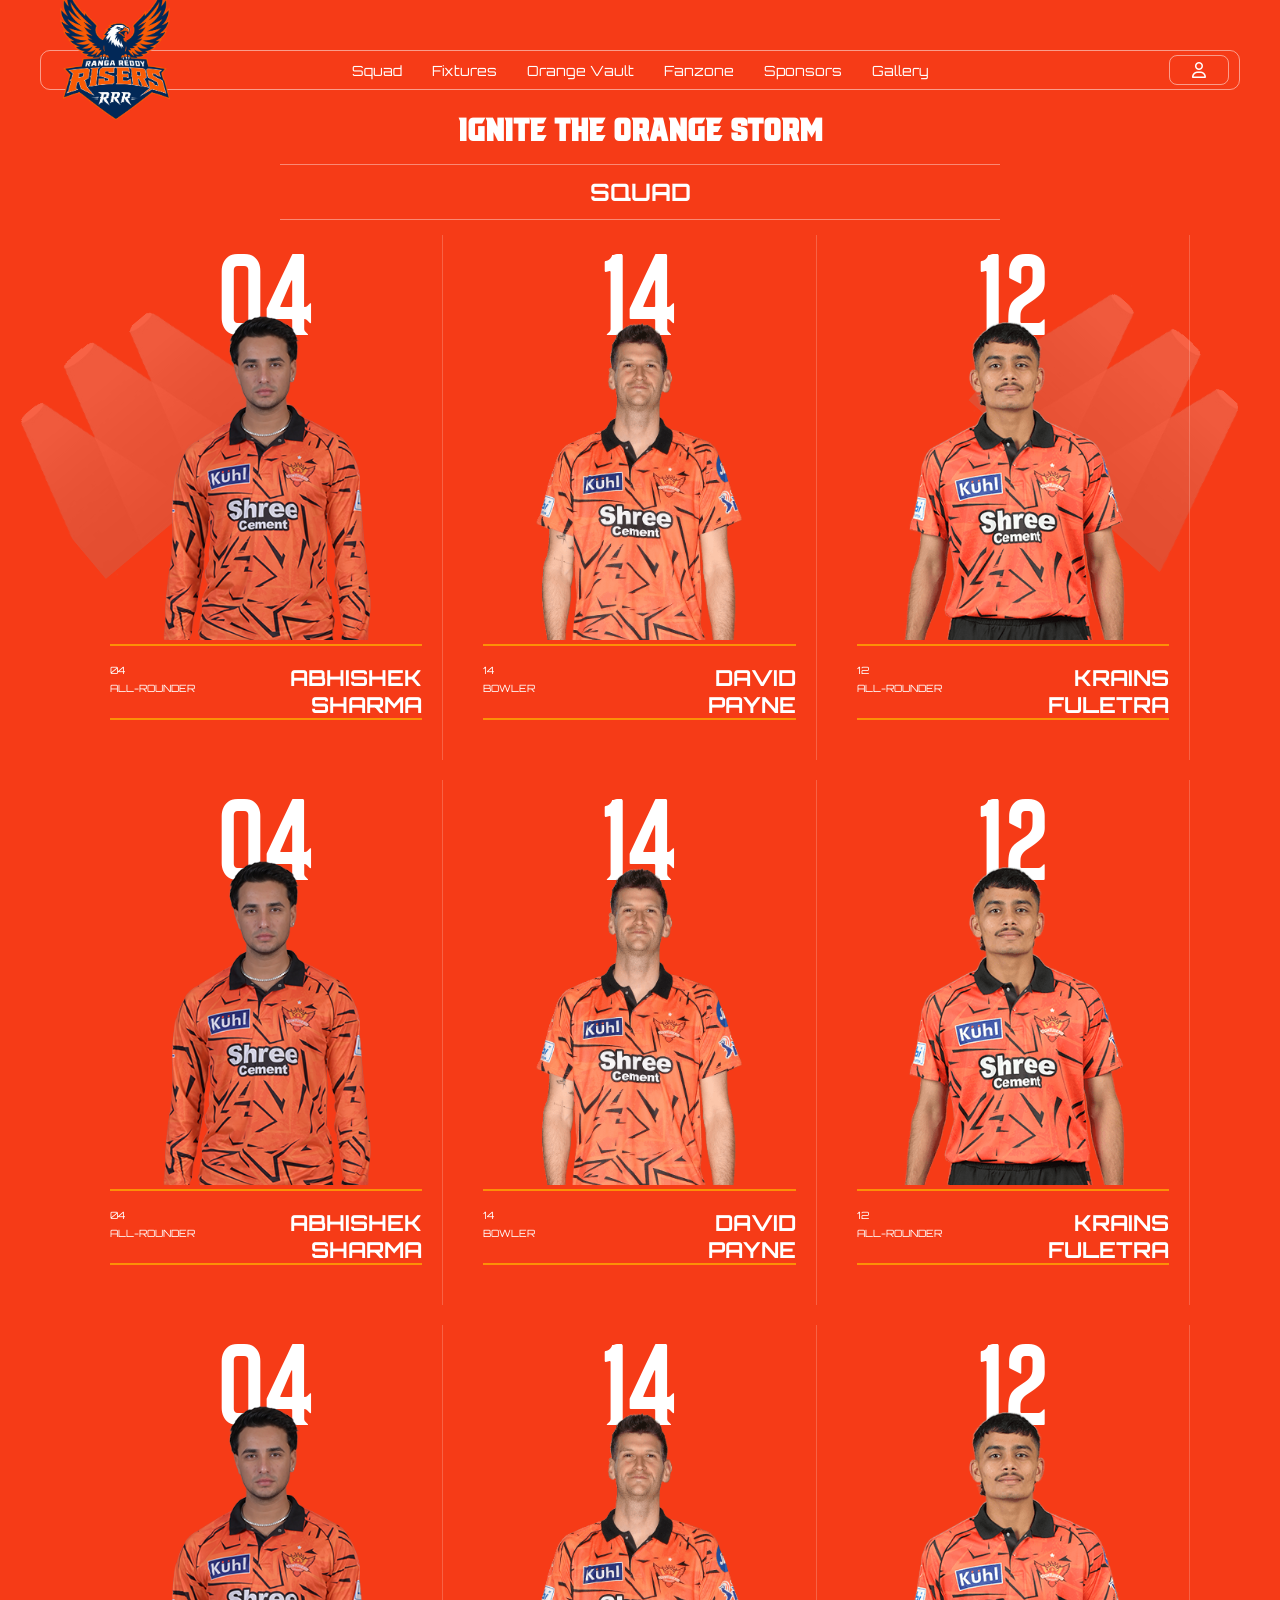
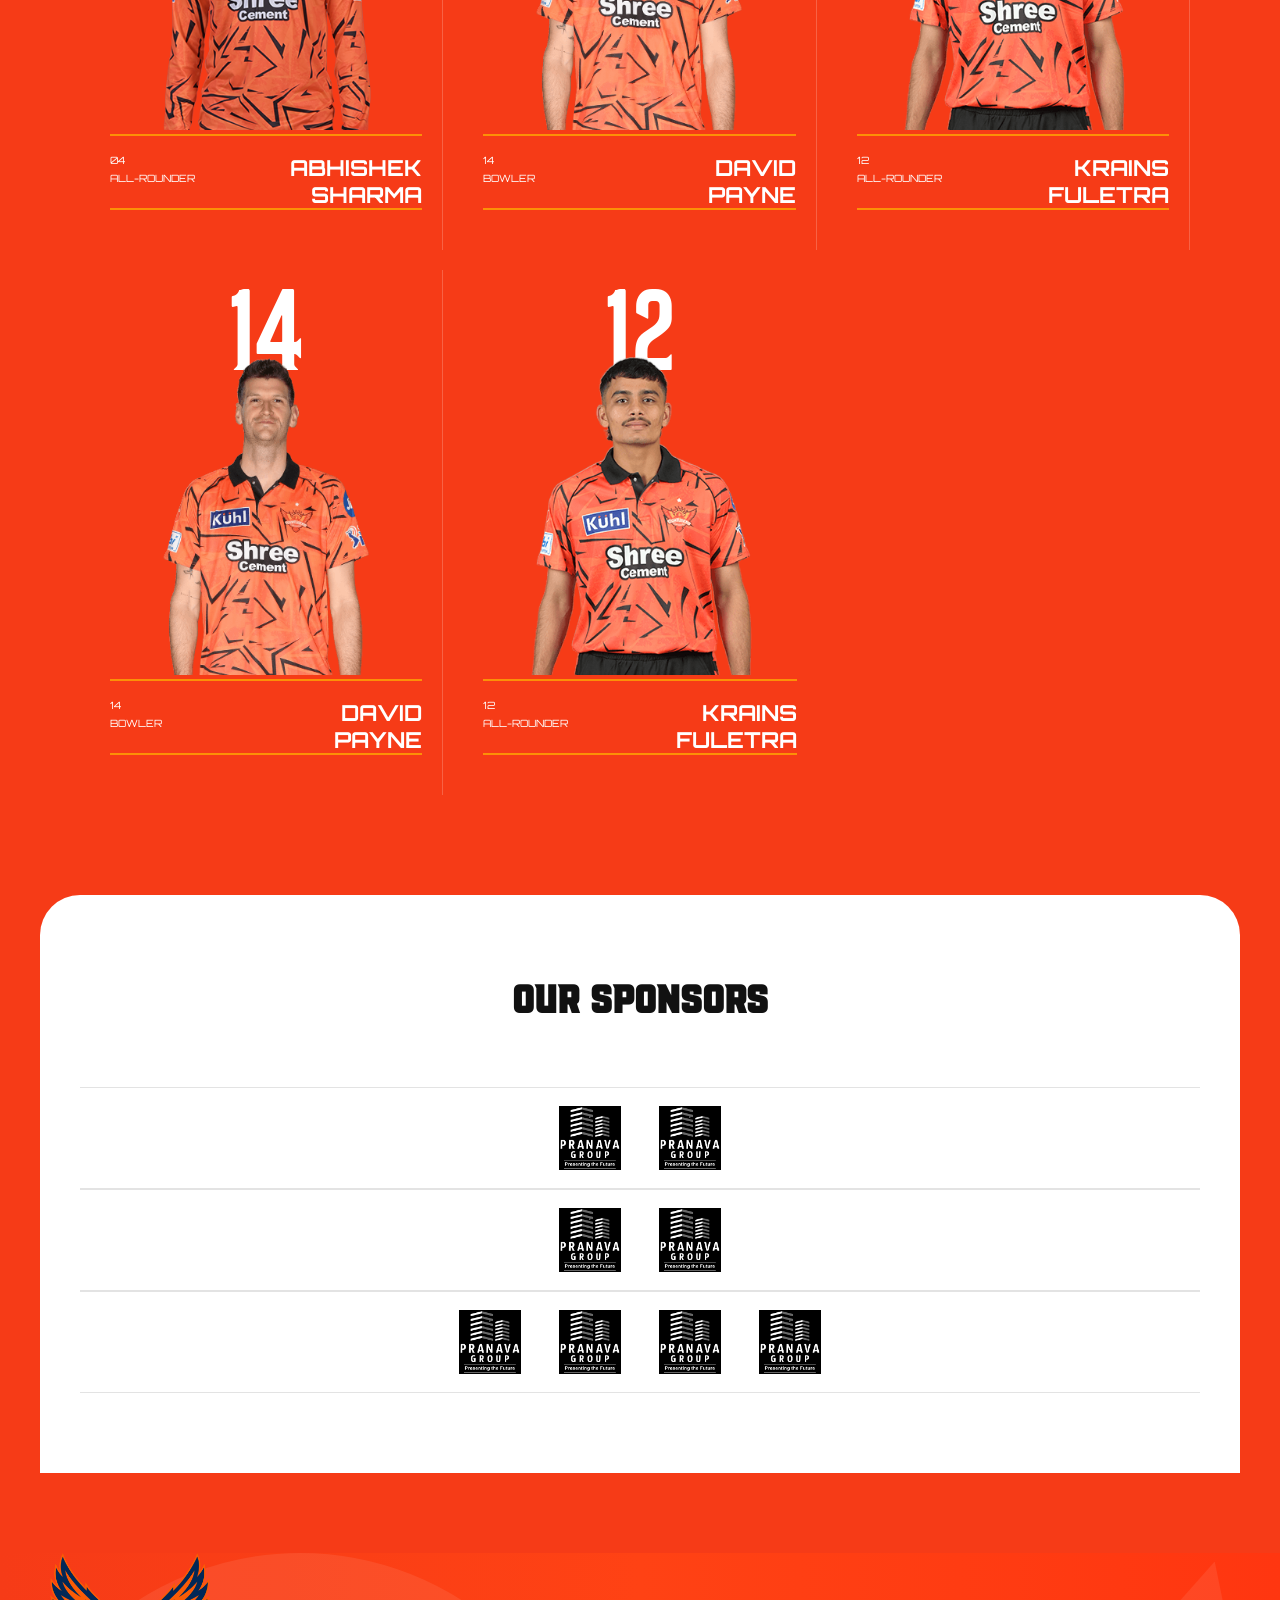
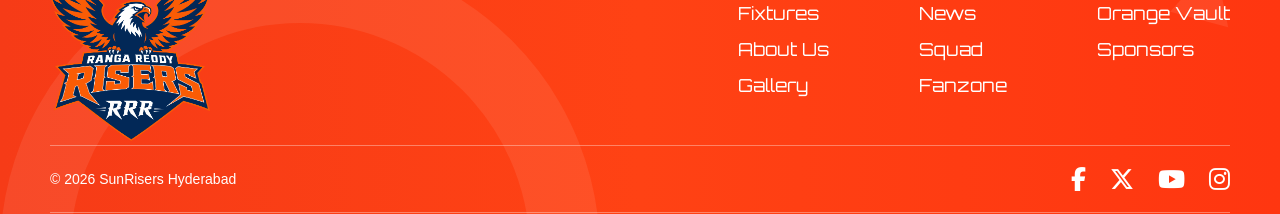
==== index.html @ dc678c3f "RRR Initial Commit" ====
<!DOCTYPE html>
<html lang="en">

<head>
    <meta charset="UTF-8">
    <meta name="viewport" content="width=device-width,initial-scale=1.0">

    <title>RRR</title>

    <link rel="preconnect" href="https://fonts.googleapis.com">
    <link href="https://fonts.googleapis.com/css2?family=Orbitron:wght@400;600;800&display=swap" rel="stylesheet">

    <link rel="stylesheet" href="https://cdnjs.cloudflare.com/ajax/libs/font-awesome/6.5.2/css/all.min.css">
    <link rel="stylesheet" href="/styles.css">
</head>

<body>

    <div class="main">
        <img src="/assets/bg_lights.png" class="bg-light left-light">
        <img src="/assets/bg_lights.png" class="bg-light right-light">

        <div class="header-wrap">

            <div class="logo">
                <img src="/assets/RRR_Color.png">
            </div>

            <header class="header">

                <nav class="menu">
                    <a href="#">Squad</a>
                    <a href="#">Fixtures</a>
                    <a href="#">Orange Vault</a>
                    <a href="#">Fanzone</a>
                    <a href="#">Sponsors</a>
                    <a href="#">Gallery</a>
                </nav>

                <div class="profile-box">
                    <i class="fa-regular fa-user"></i>
                </div>

            </header>

        </div>

        <section class="heading">

            <h1>IGNITE THE ORANGE STORM</h1>

            <div class="line"></div>

            <h2>SQUAD</h2>

            <div class="line"></div>

        </section>

        <section class="players">

            <!-- PLAYER -->

            <div class="player">

                <div class="number">04</div>

                <img src="/assets/players/image1.png" class="main-player">

                <div class="hover-data">

                    <div class="stats">
                        <span>MATCHES</span>
                        <h4>76</h4>
                    </div>

                    <div class="stats">
                        <span>RUNS</span>
                        <h4>2180</h4>
                    </div>

                    <div class="stats">
                        <span>STRIKE RATE</span>
                        <h4>145.2</h4>
                    </div>

                    <img src="/assets/players/image1.png" class="corner-player">

                </div>

                <div class="info">

                    <div>
                        <small>04</small>
                        <small>ALL-ROUNDER</small>
                    </div>

                    <h3>ABHISHEK<br>SHARMA</h3>

                </div>

            </div>


            <div class="player">

                <div class="number">14</div>

                <img src="/assets/players/image2.png" class="main-player">

                <div class="hover-data">

                    <div class="stats">
                        <span>MATCHES</span>
                        <h4>120</h4>
                    </div>

                    <div class="stats">
                        <span>RUNS</span>
                        <h4>3200</h4>
                    </div>

                    <div class="stats">
                        <span>SR</span>
                        <h4>138.4</h4>
                    </div>

                    <img src="/assets/players/image2.png" class="corner-player">

                </div>

                <div class="info">

                    <div>
                        <small>14</small>
                        <small>BOWLER</small>
                    </div>

                    <h3>DAVID<br>PAYNE</h3>

                </div>

            </div>

            <div class="player">

                <div class="number">12</div>

                <img src="/assets/players/image3.png" class="main-player">

                <div class="hover-data">

                    <div class="stats">
                        <span>MATCHES</span>
                        <h4>98</h4>
                    </div>

                    <div class="stats">
                        <span>RUNS</span>
                        <h4>2800</h4>
                    </div>

                    <div class="stats">
                        <span>SR</span>
                        <h4>152.8</h4>
                    </div>

                    <img src="/assets/players/image3.png" class="corner-player">

                </div>

                <div class="info">

                    <div>
                        <small>12</small>
                        <small>ALL-ROUNDER</small>
                    </div>

                    <h3>KRAINS<br>FULETRA</h3>

                </div>

            </div>

            <div class="player">

                <div class="number">04</div>

                <img src="/assets/players/image1.png" class="main-player">

                <div class="hover-data">

                    <div class="stats">
                        <span>MATCHES</span>
                        <h4>76</h4>
                    </div>

                    <div class="stats">
                        <span>RUNS</span>
                        <h4>2180</h4>
                    </div>

                    <div class="stats">
                        <span>STRIKE RATE</span>
                        <h4>145.2</h4>
                    </div>

                    <img src="/assets/players/image1.png" class="corner-player">

                </div>

                <div class="info">

                    <div>
                        <small>04</small>
                        <small>ALL-ROUNDER</small>
                    </div>

                    <h3>ABHISHEK<br>SHARMA</h3>

                </div>

            </div>

            <div class="player">

                <div class="number">14</div>

                <img src="/assets/players/image2.png" class="main-player">

                <div class="hover-data">

                    <div class="stats">
                        <span>MATCHES</span>
                        <h4>120</h4>
                    </div>

                    <div class="stats">
                        <span>RUNS</span>
                        <h4>3200</h4>
                    </div>

                    <div class="stats">
                        <span>SR</span>
                        <h4>138.4</h4>
                    </div>

                    <img src="/assets/players/image2.png" class="corner-player">

                </div>

                <div class="info">

                    <div>
                        <small>14</small>
                        <small>BOWLER</small>
                    </div>

                    <h3>DAVID<br>PAYNE</h3>

                </div>

            </div>

            <div class="player">

                <div class="number">12</div>

                <img src="/assets/players/image3.png" class="main-player">

                <div class="hover-data">

                    <div class="stats">
                        <span>MATCHES</span>
                        <h4>98</h4>
                    </div>

                    <div class="stats">
                        <span>RUNS</span>
                        <h4>2800</h4>
                    </div>

                    <div class="stats">
                        <span>SR</span>
                        <h4>152.8</h4>
                    </div>

                    <img src="/assets/players/image3.png" class="corner-player">

                </div>

                <div class="info">

                    <div>
                        <small>12</small>
                        <small>ALL-ROUNDER</small>
                    </div>

                    <h3>KRAINS<br>FULETRA</h3>

                </div>

            </div>
            <div class="player">

                <div class="number">04</div>

                <img src="/assets/players/image1.png" class="main-player">

                <div class="hover-data">

                    <div class="stats">
                        <span>MATCHES</span>
                        <h4>76</h4>
                    </div>

                    <div class="stats">
                        <span>RUNS</span>
                        <h4>2180</h4>
                    </div>

                    <div class="stats">
                        <span>STRIKE RATE</span>
                        <h4>145.2</h4>
                    </div>

                    <img src="/assets/players/image1.png" class="corner-player">

                </div>

                <div class="info">

                    <div>
                        <small>04</small>
                        <small>ALL-ROUNDER</small>
                    </div>

                    <h3>ABHISHEK<br>SHARMA</h3>

                </div>

            </div>

            <div class="player">

                <div class="number">14</div>

                <img src="/assets/players/image2.png" class="main-player">

                <div class="hover-data">

                    <div class="stats">
                        <span>MATCHES</span>
                        <h4>120</h4>
                    </div>

                    <div class="stats">
                        <span>RUNS</span>
                        <h4>3200</h4>
                    </div>

                    <div class="stats">
                        <span>SR</span>
                        <h4>138.4</h4>
                    </div>

                    <img src="/assets/players/image2.png" class="corner-player">

                </div>

                <div class="info">

                    <div>
                        <small>14</small>
                        <small>BOWLER</small>
                    </div>

                    <h3>DAVID<br>PAYNE</h3>

                </div>

            </div>

            <div class="player">

                <div class="number">12</div>

                <img src="/assets/players/image3.png" class="main-player">

                <div class="hover-data">

                    <div class="stats">
                        <span>MATCHES</span>
                        <h4>98</h4>
                    </div>

                    <div class="stats">
                        <span>RUNS</span>
                        <h4>2800</h4>
                    </div>

                    <div class="stats">
                        <span>SR</span>
                        <h4>152.8</h4>
                    </div>

                    <img src="/assets/players/image3.png" class="corner-player">

                </div>

                <div class="info">

                    <div>
                        <small>12</small>
                        <small>ALL-ROUNDER</small>
                    </div>

                    <h3>KRAINS<br>FULETRA</h3>

                </div>

            </div>

            <div class="player">

                <div class="number">14</div>

                <img src="/assets/players/image2.png" class="main-player">

                <div class="hover-data">

                    <div class="stats">
                        <span>MATCHES</span>
                        <h4>120</h4>
                    </div>

                    <div class="stats">
                        <span>RUNS</span>
                        <h4>3200</h4>
                    </div>

                    <div class="stats">
                        <span>SR</span>
                        <h4>138.4</h4>
                    </div>

                    <img src="/assets/players/image2.png" class="corner-player">

                </div>

                <div class="info">

                    <div>
                        <small>14</small>
                        <small>BOWLER</small>
                    </div>

                    <h3>DAVID<br>PAYNE</h3>

                </div>

            </div>

            <div class="player">

                <div class="number">12</div>

                <img src="/assets/players/image3.png" class="main-player">

                <div class="hover-data">

                    <div class="stats">
                        <span>MATCHES</span>
                        <h4>98</h4>
                    </div>

                    <div class="stats">
                        <span>RUNS</span>
                        <h4>2800</h4>
                    </div>

                    <div class="stats">
                        <span>SR</span>
                        <h4>152.8</h4>
                    </div>

                    <img src="/assets/players/image3.png" class="corner-player">

                </div>

                <div class="info">

                    <div>
                        <small>12</small>
                        <small>ALL-ROUNDER</small>
                    </div>

                    <h3>KRAINS<br>FULETRA</h3>

                </div>

            </div>

        </section>

        <!-- SPONSORS -->

        <section class="sponsors-section">

            <h2 class="sponsor-title">OUR SPONSORS</h2>

            <!-- Row 1 (2 images) -->
            <div class="sponsor-row row-2">
                <img src="/assets/logo-pranava.png">
                <img src="/assets/logo-pranava.png">
            </div>

            <!-- Row 2 (2 images) -->
            <div class="sponsor-row row-2">
                <img src="/assets/logo-pranava.png">
                <img src="/assets/logo-pranava.png">
            </div>

            <!-- Row 3 (4 images) -->
            <div class="sponsor-row row-4">
                <img src="/assets/logo-pranava.png">
                <img src="/assets/logo-pranava.png">
                <img src="/assets/logo-pranava.png">
                <img src="/assets/logo-pranava.png">
            </div>
        </section>

        <!-- FOOTER -->

    </div>
    <footer class="srh-footer">

        <!-- Background Shapes -->
        <div class="footer-shape left"></div>
        <div class="footer-shape right"></div>

        <div class="footer-top">

            <div class="footer-logo">
                <img src="/assets/RRR_Color.png" alt="">
            </div>

            <div class="footer-links">

                <div class="footer-col">
                    <a href="#">Fixtures</a>
                    <a href="#">About Us</a>
                    <a href="#">Gallery</a>
                </div>

                <div class="footer-col">
                    <a href="#">News</a>
                    <a href="#">Squad</a>
                    <a href="#">Fanzone</a>
                </div>

                <div class="footer-col">
                    <a href="#">Orange Vault</a>
                    <a href="#">Sponsors</a>
                </div>

            </div>

        </div>

        <div class="footer-bottom">

            <p>© 2026 SunRisers Hyderabad</p>

            <div class="socials">

                <a href="#"><i class="fa-brands fa-facebook-f"></i></a>

                <a href="#"><i class="fa-brands fa-x-twitter"></i></a>

                <a href="#"><i class="fa-brands fa-youtube"></i></a>

                <a href="#"><i class="fa-brands fa-instagram"></i></a>

            </div>

        </div>

    </footer>

</body>

</html>
---- styles.css ----
* {
            margin: 0;
            padding: 0;
            box-sizing: border-box;
        }

        body {
            font-family: 'Orbitron', sans-serif;
            background: #f63b17;
            overflow-x: hidden;
        }

        /* CUSTOM FONTS */

        @font-face {
            font-family: 'Bronco';
            src: url('./fonts/BroncoPersonalUse.ttf');
        }

        @font-face {
            font-family: 'Redzone';
            src: url('./fonts/VTFRedzone-Classic.ttf');
        }

        /* MAIN */

        .main {
            min-height: 100vh;
            padding: 25px 40px 80px;
            position: relative;
            overflow: hidden;
            isolation: isolate;
        }

        /* LIGHT IMAGES */

        .bg-light {
            position: absolute;
            width: 420px;
            pointer-events: none;
            z-index: 0;
            opacity: 0.2;
        }

        /* TOP LEFT */

        .left-light {
            top: 10%;
            left: -5%;
            transform: rotate(320deg);
            /* animation: floatLeft 6s ease-in-out infinite; */
        }

        /* TOP RIGHT */

        .right-light {
            top: 10%;
            right: -5%;
            transform: rotate(42deg);
            /* animation: floatRight 6s ease-in-out infinite; */
        }

        /* keep content above lights */

        .header-wrap,
        .heading,
        .players {
            position: relative;
            z-index: 2;
        }

        .header-wrap {
            margin-top: 25px;
        }

        @keyframes floatLeft {

            0%,
            100% {
                transform: rotate(-15deg) translateY(0);
            }

            50% {
                transform: rotate(-15deg) translateY(20px);
            }
        }

        @keyframes floatRight {

            0%,
            100% {
                transform: rotate(15deg) translateY(0);
            }

            50% {
                transform: rotate(15deg) translateY(20px);
            }
        }

        /* responsive */

        @media(max-width:768px) {

            .bg-light {
                width: 220px;
                opacity: .7;
            }

            .left-light {
                left: -80px;
                top: -50px;
            }

            .right-light {
                right: -80px;
                top: -50px;
            }
        }

        .header {
            height: 40px;
            border: 1px solid rgba(255, 255, 255, .5);
            border-radius: 10px;
            position: relative;
        }

        .logo {
            position: absolute;
            left: 20px;
            top: -60px;
            z-index: 50;
        }

        .logo img {
            width: 110px;
        }

        .menu {
            position: absolute;
            left: 50%;
            top: 50%;
            transform: translate(-50%, -50%);
            display: flex;
            gap: 30px;
        }

        .menu a {
            color: white;
            text-decoration: none;
            font-size: 14px;
        }

        .profile-box {
            position: absolute;
            right: 10px;
            top: 50%;
            transform: translateY(-50%);
            width: 60px;
            height: 30px;
            border: 1px solid rgba(255, 255, 255, .5);
            border-radius: 8px;
            display: flex;
            align-items: center;
            justify-content: center;
            color: white;
        }

        /* TITLE */

        .heading {
            margin-top: 20px;
            text-align: center;
            color: white;
        }

        .heading h1 {
            font-family: 'Redzone';
            font-size: 34px;
            margin-bottom: 20px;
        }

        .line {
            height: 1px;
            width: 60%;
            background: rgba(255, 255, 255, .4);
            margin: auto;
        }

        .heading h2 {
            margin: 12px 0;
        }

        /* PLAYERS */

        .players {

            margin-top: 15px;

            display: grid;

            grid-template-columns: repeat(3, 1fr);

            gap: 20px;

            max-width: 1100px;

            margin-left: auto;
            margin-right: auto;
        }

        .player {

            position: relative;

            padding: 0 20px 40px;

            overflow: hidden;

            border-right: 1px solid rgba(255, 255, 255, .2);

            text-align: center;
        }

        .player:last-child {
            border: none;
        }

        .number {

            font-family: 'Bronco';

            font-size: 120px;

            color: white;

            line-height: 1;
        }

        .main-player {

            width: 100%;

            max-width: 250px;

            margin-top: -90px;

            position: relative;

            z-index: 3;

            transition: .45s ease;
        }

        .player:hover .main-player {
            transform: translateY(-18px);
        }

        /* HOVER CARD */

        .hover-data {

            position: absolute;

            left: 20px;

            right: 20px;

            bottom: 0px;

            background: rgba(2, 40, 87, .92);

            border: 1px solid rgba(255, 255, 255, .15);

            border-radius: 18px;

            padding: 25px;

            opacity: 0;

            transform: translateY(120px);

            transition: .55s ease;

            z-index: 5;

            backdrop-filter: blur(12px);

            min-height: 100%;
        }

        .player:hover .hover-data {

            opacity: 1;

            transform: translateY(0);
        }

        /* STATS */

        .stats {
            margin-bottom: 15px;
            text-align: left;
        }

        .stats span {

            font-size: 12px;

            color: #ffbf80;
        }

        .stats h4 {

            font-size: 22px;

            color: white;

            margin-top: 4px;
        }

        /* CORNER IMAGE */

        .corner-player {

            position: absolute;

            right: -25px;

            bottom: -120px;

            width: 240px;

            opacity: 0;

            transform: translateY(100px);

            transition: .6s ease;
        }

        .player:hover .corner-player {

            opacity: 1;

            bottom: -15px;

            transform: translateY(0);
        }

        /* INFO */

        .info {

            border-top: 2px solid rgba(255, 180, 0, .7);
            border-bottom: 2px solid rgba(255, 180, 0, .7);

            padding-top: 18px;

            display: flex;

            justify-content: space-between;

            align-items: flex-start;

            text-align: left;
        }

        .info small {

            display: block;

            font-size: 10px;

            color: white;

            margin-bottom: 6px;
        }

        .info h3 {

            color: white;

            font-size: 22px;

            text-align: right;
        }

        /* RESPONSIVE */

        @media(max-width:1000px) {

            .players {
                grid-template-columns: 1fr;
            }

            .player {

                border-right: none;

                border-bottom: 1px solid rgba(255, 255, 255, .2);

                padding-bottom: 70px;
            }

        }

        @media(max-width:768px) {

            .main {
                padding: 20px;
            }

            .logo {

                left: 50%;

                transform: translateX(-50%);
            }

            .header {

                height: auto;

                padding: 15px;
            }

            .menu {

                position: static;

                transform: none;

                justify-content: center;

                flex-wrap: wrap;

                margin-top: 30px;
            }

            .profile-box {
                display: none;
            }

            .heading {

                margin-top: 90px;
            }

            .number {
                font-size: 85px;
            }

            .hover-data {

                bottom: 110px;

                padding: 20px;

                min-height: 170px;
            }

            .corner-player {

                width: 90px;
            }

            .info {
                flex-direction: column;
                gap: 10px;
            }

            .info h3 {
                text-align: left;
            }

        }


        /* =========================
   SPONSORS SECTION
========================= */

        .sponsors-section {

            background: #fff;

            margin-top: 100px;

            border-radius: 40px 40px 0 0;

            padding: 80px 40px;

        }

        .sponsor-title {

            text-align: center;

            font-family: 'Redzone';

            color: #111;

            font-size: 42px;

            margin-bottom: 70px;

        }

        .sponsor-row {

            display: grid;
            gap: 0px;
            align-items: center;
            justify-content: center;
            margin-bottom: 0px;
            border-bottom: 1px solid #e3e3e3;
            border-top: 1px solid #e3e3e3;

        }

        .row-2 {

            grid-template-columns: repeat(2, 100px);

        }

        .row-4 {

            grid-template-columns: repeat(4, 100px);

        }

        .sponsor-row img {

            width: 100%;

            height: 100px;

            object-fit: contain;

            background: #fff;

            padding: 18px;

            border-radius: 18px;

            transition: .35s ease;

            filter: grayscale(100%);

        }

        .sponsor-row img:hover {

            transform: translateY(-8px);

            filter: grayscale(0);

        }

        /* MOBILE */

        @media(max-width:768px) {

            .sponsors-section {

                padding: 60px 20px;

                margin-top: 60px;

            }

            .sponsor-title {

                font-size: 28px;

                margin-bottom: 40px;

            }

            .row-2,
            .row-3,
            .row-4 {

                grid-template-columns: repeat(2, 1fr);

            }

            .sponsor-row {

                gap: 18px;

                margin-bottom: 25px;

            }

            .sponsor-row img {

                height: 80px;

                padding: 12px;

            }

        }

        /* ==========================
   FOOTER
========================== */

        .srh-footer {

            position: relative;
            background: linear-gradient(90deg, #f63b17, #ff4214, #ff3610);
            overflow: hidden;
            padding: 0 50px 1px;
            color: white;

        }

        /* BG graphics */

        .footer-shape {

            position: absolute;

            opacity: .08;

            pointer-events: none;

        }

        .footer-shape.left {

            width: 600px;

            height: 600px;

            border: 70px solid rgba(255, 255, 255, 1);

            border-radius: 50%;

            left: 0px;

            top: 0px;

        }

        .footer-shape.right {

            width: 500px;

            height: 500px;

            border: 60px solid rgba(255, 255, 255, 1);

            clip-path: polygon(50% 0%, 100% 100%, 0% 100%);

            right: -120px;

            top: 0px;

            transform: rotate(15deg);

        }

        .footer-top {

            position: relative;

            z-index: 2;

            display: flex;

            justify-content: space-between;

            align-items: center;

            padding-bottom: 0px;

        }

        .footer-logo img {

            width: 160px;

        }

        .footer-links {

            display: flex;

            gap: 90px;

        }

        .footer-col {

            display: flex;

            flex-direction: column;

            gap: 14px;

        }

        .footer-col a {

            color: white;

            text-decoration: none;

            font-size: 18px;

            transition: .3s;

        }

        .footer-col a:hover {

            transform: translateX(8px);

            opacity: .8;

        }

        .footer-bottom {

            position: relative;

            z-index: 2;

            border-top: 1px solid rgba(255, 255, 255, .35);

            border-bottom: 1px solid rgba(255, 255, 255, .35);

            padding: 18px 0;

            display: flex;

            justify-content: space-between;

            align-items: center;

        }

        .footer-bottom p {

            font-size: 14px;

            font-family: sans-serif;

        }

        .socials {

            display: flex;

            gap: 24px;

        }

        .socials a {

            color: white;

            font-size: 24px;

            transition: .3s;

        }

        .socials a:hover {

            transform: translateY(-6px);

        }

        /* RESPONSIVE */

        @media(max-width:900px) {

            .footer-top {

                flex-direction: column;

                gap: 50px;

            }

            .footer-links {

                gap: 40px;

                flex-wrap: wrap;

            }

        }

        @media(max-width:768px) {

            .srh-footer {

                padding: 50px 25px 20px;

            }

            .footer-logo img {

                width: 120px;

            }

            .footer-links {

                display: grid;

                grid-template-columns: repeat(2, 1fr);

                gap: 25px;
            }

            .footer-col a {

                font-size: 15px;

            }

            .footer-bottom {

                flex-direction: column;

                gap: 18px;

            }

            .socials a {

                font-size: 20px;

            }

        }
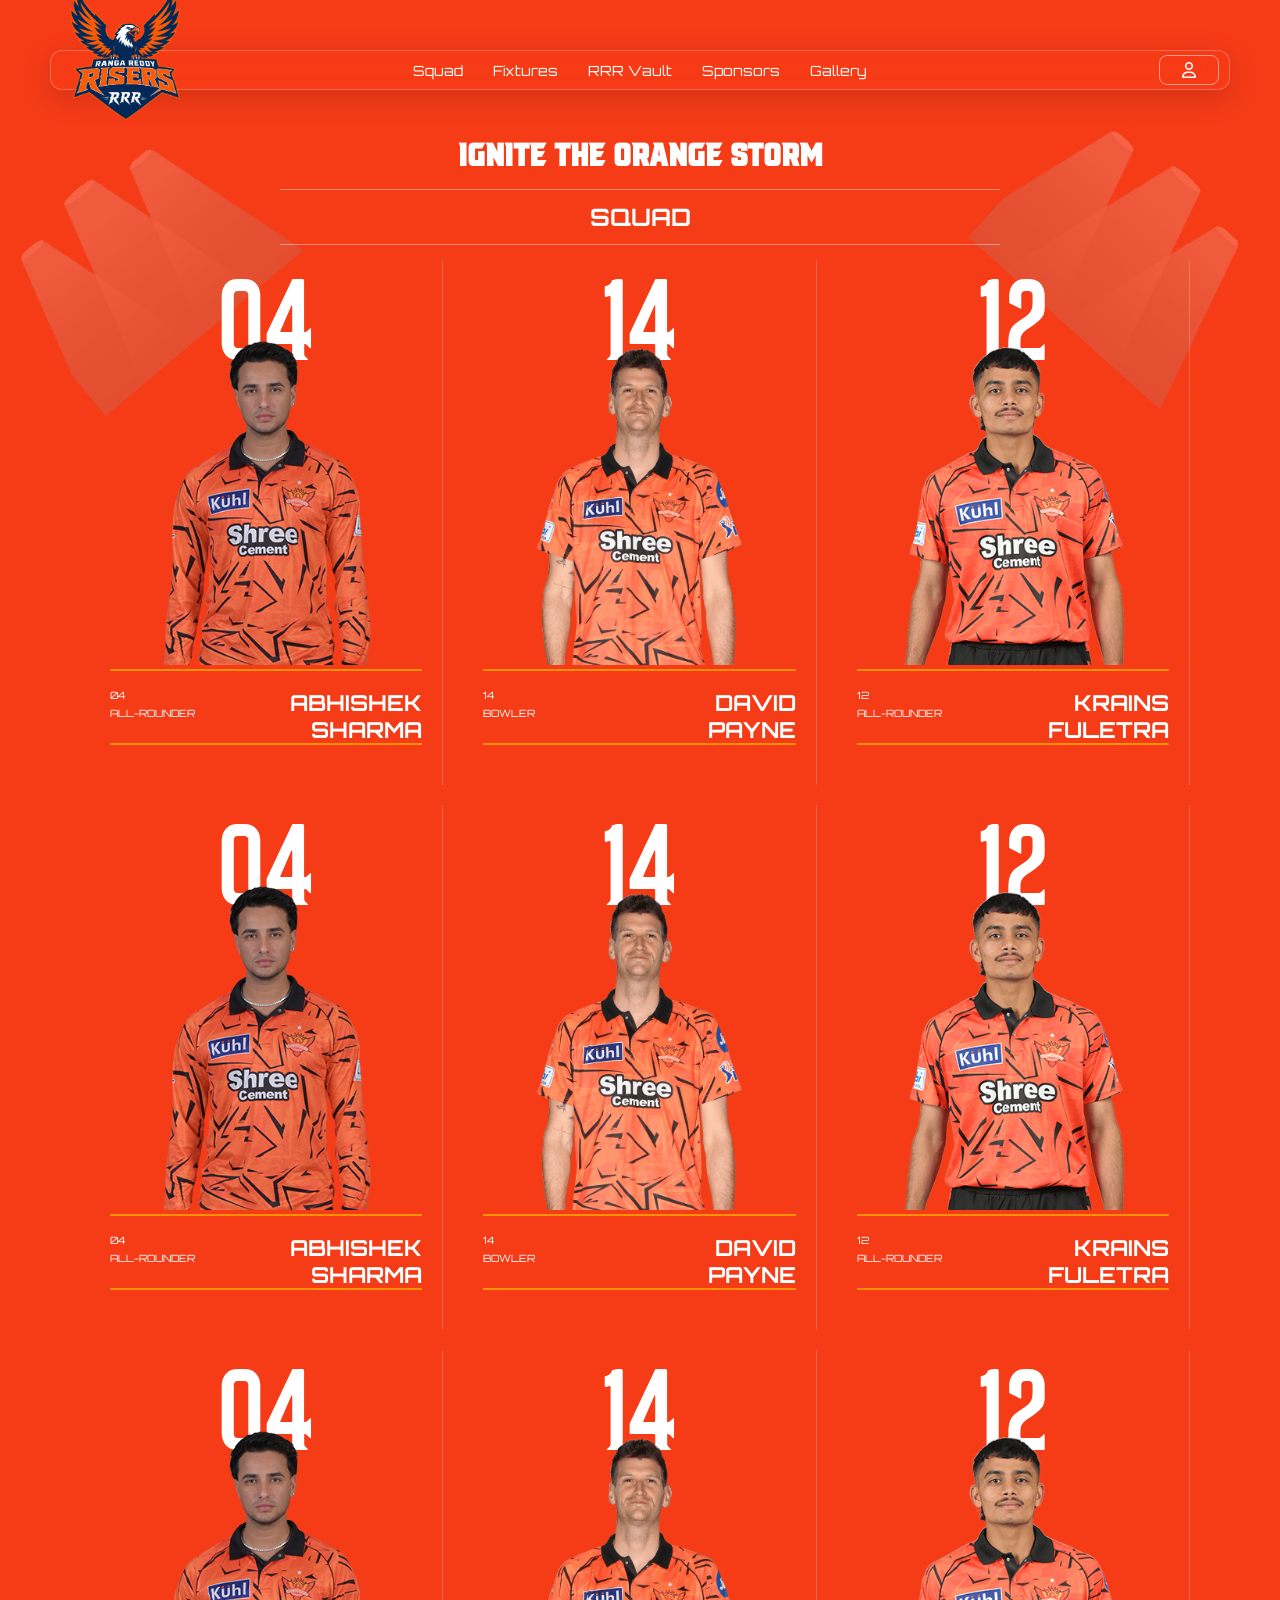
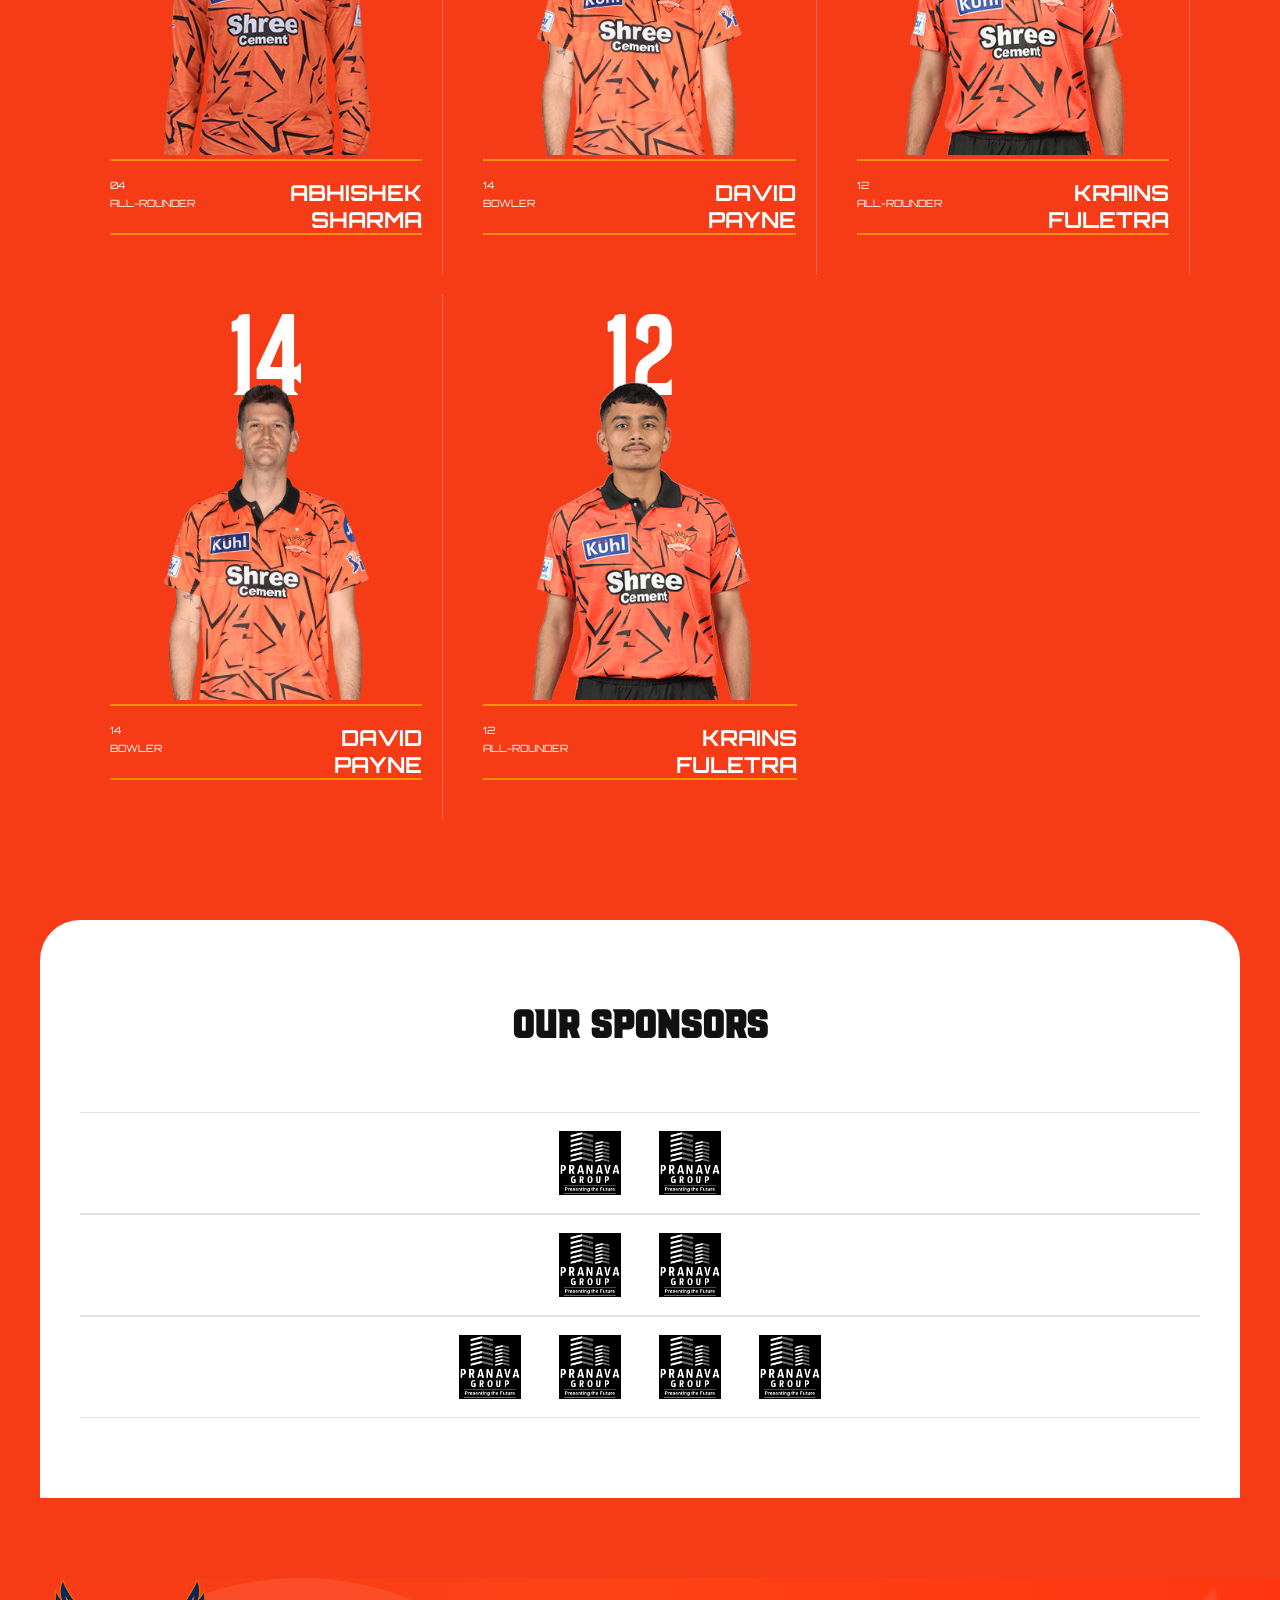
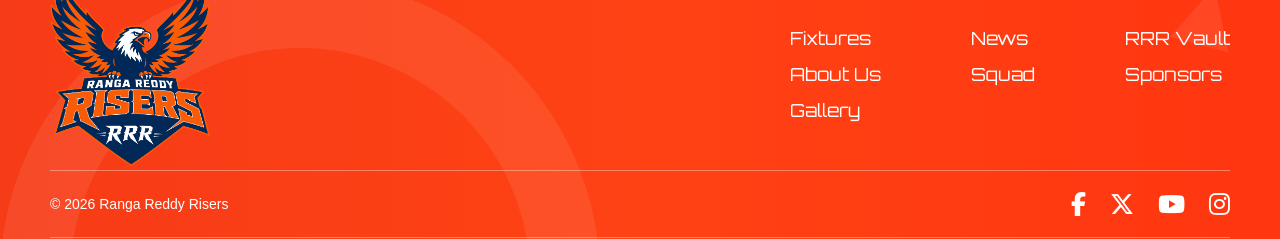
==== commit 0199140a: "screens" ====
--- a/index.html
+++ b/index.html
@@ -6,44 +6,45 @@
     <meta name="viewport" content="width=device-width,initial-scale=1.0">
 
     <title>RRR</title>
-
     <link rel="preconnect" href="https://fonts.googleapis.com">
     <link href="https://fonts.googleapis.com/css2?family=Orbitron:wght@400;600;800&display=swap" rel="stylesheet">
 
     <link rel="stylesheet" href="https://cdnjs.cloudflare.com/ajax/libs/font-awesome/6.5.2/css/all.min.css">
     <link rel="stylesheet" href="/styles.css">
+    <link rel="shortcut icon" href="/assets/RRR_Color.png" type="image/x-icon">
 </head>
 
+
 <body>
+
+    <div class="header-wrap">
+
+        <div class="logo">
+            <img src="/assets/RRR_Color.png">
+        </div>
+
+        <header class="header">
+
+            <nav class="menu">
+                <a href="/index.html">Squad</a>
+                <a href="/fixtures.html">Fixtures</a>
+                <a href="/vault.html">RRR Vault</a>
+                <a href="/sponsers.html">Sponsors</a>
+                <a href="/gallery.html">Gallery</a>
+            </nav>
+
+            <div class="profile-box">
+                <i class="fa-regular fa-user"></i>
+            </div>
+
+        </header>
+
+    </div>
 
     <div class="main">
         <img src="/assets/bg_lights.png" class="bg-light left-light">
         <img src="/assets/bg_lights.png" class="bg-light right-light">
 
-        <div class="header-wrap">
-
-            <div class="logo">
-                <img src="/assets/RRR_Color.png">
-            </div>
-
-            <header class="header">
-
-                <nav class="menu">
-                    <a href="#">Squad</a>
-                    <a href="#">Fixtures</a>
-                    <a href="#">Orange Vault</a>
-                    <a href="#">Fanzone</a>
-                    <a href="#">Sponsors</a>
-                    <a href="#">Gallery</a>
-                </nav>
-
-                <div class="profile-box">
-                    <i class="fa-regular fa-user"></i>
-                </div>
-
-            </header>
-
-        </div>
 
         <section class="heading">
 
@@ -556,11 +557,11 @@
                 <div class="footer-col">
                     <a href="#">News</a>
                     <a href="#">Squad</a>
-                    <a href="#">Fanzone</a>
+                    
                 </div>
 
                 <div class="footer-col">
-                    <a href="#">Orange Vault</a>
+                    <a href="#">RRR Vault</a>
                     <a href="#">Sponsors</a>
                 </div>
 
@@ -570,7 +571,7 @@
 
         <div class="footer-bottom">
 
-            <p>© 2026 SunRisers Hyderabad</p>
+            <p>© 2026 Ranga Reddy Risers</p>
 
             <div class="socials">
 
--- a/styles.css
+++ b/styles.css
@@ -1,843 +1,1052 @@
-        * {
-            margin: 0;
-            padding: 0;
-            box-sizing: border-box;
-        }
-
-        body {
-            font-family: 'Orbitron', sans-serif;
-            background: #f63b17;
-            overflow-x: hidden;
-        }
-
-        /* CUSTOM FONTS */
-
-        @font-face {
-            font-family: 'Bronco';
-            src: url('./fonts/BroncoPersonalUse.ttf');
-        }
-
-        @font-face {
-            font-family: 'Redzone';
-            src: url('./fonts/VTFRedzone-Classic.ttf');
-        }
-
-        /* MAIN */
-
-        .main {
-            min-height: 100vh;
-            padding: 25px 40px 80px;
-            position: relative;
-            overflow: hidden;
-            isolation: isolate;
-        }
-
-        /* LIGHT IMAGES */
-
-        .bg-light {
-            position: absolute;
-            width: 420px;
-            pointer-events: none;
-            z-index: 0;
-            opacity: 0.2;
-        }
-
-        /* TOP LEFT */
-
-        .left-light {
-            top: 10%;
-            left: -5%;
-            transform: rotate(320deg);
-            /* animation: floatLeft 6s ease-in-out infinite; */
-        }
-
-        /* TOP RIGHT */
-
-        .right-light {
-            top: 10%;
-            right: -5%;
-            transform: rotate(42deg);
-            /* animation: floatRight 6s ease-in-out infinite; */
-        }
-
-        /* keep content above lights */
-
-        .header-wrap,
-        .heading,
-        .players {
-            position: relative;
-            z-index: 2;
-        }
-
-        .header-wrap {
-            margin-top: 25px;
-        }
-
-        @keyframes floatLeft {
-
-            0%,
-            100% {
-                transform: rotate(-15deg) translateY(0);
-            }
-
-            50% {
-                transform: rotate(-15deg) translateY(20px);
-            }
-        }
-
-        @keyframes floatRight {
-
-            0%,
-            100% {
-                transform: rotate(15deg) translateY(0);
-            }
-
-            50% {
-                transform: rotate(15deg) translateY(20px);
-            }
-        }
-
-        /* responsive */
-
-        @media(max-width:768px) {
-
-            .bg-light {
-                width: 220px;
-                opacity: .7;
-            }
-
-            .left-light {
-                left: -80px;
-                top: -50px;
-            }
-
-            .right-light {
-                right: -80px;
-                top: -50px;
-            }
-        }
-
-        .header {
-            height: 40px;
-            border: 1px solid rgba(255, 255, 255, .5);
-            border-radius: 10px;
-            position: relative;
-        }
-
-        .logo {
-            position: absolute;
-            left: 20px;
-            top: -60px;
-            z-index: 50;
-        }
-
-        .logo img {
-            width: 110px;
-        }
-
-        .menu {
-            position: absolute;
-            left: 50%;
-            top: 50%;
-            transform: translate(-50%, -50%);
-            display: flex;
-            gap: 30px;
-        }
-
-        .menu a {
-            color: white;
-            text-decoration: none;
-            font-size: 14px;
-        }
-
-        .profile-box {
-            position: absolute;
-            right: 10px;
-            top: 50%;
-            transform: translateY(-50%);
-            width: 60px;
-            height: 30px;
-            border: 1px solid rgba(255, 255, 255, .5);
-            border-radius: 8px;
-            display: flex;
-            align-items: center;
-            justify-content: center;
-            color: white;
-        }
-
-        /* TITLE */
-
-        .heading {
-            margin-top: 20px;
-            text-align: center;
-            color: white;
-        }
-
-        .heading h1 {
-            font-family: 'Redzone';
-            font-size: 34px;
-            margin-bottom: 20px;
-        }
-
-        .line {
-            height: 1px;
-            width: 60%;
-            background: rgba(255, 255, 255, .4);
-            margin: auto;
-        }
-
-        .heading h2 {
-            margin: 12px 0;
-        }
-
-        /* PLAYERS */
-
-        .players {
-
-            margin-top: 15px;
-
-            display: grid;
-
-            grid-template-columns: repeat(3, 1fr);
-
-            gap: 20px;
-
-            max-width: 1100px;
-
-            margin-left: auto;
-            margin-right: auto;
-        }
-
-        .player {
-
-            position: relative;
-
-            padding: 0 20px 40px;
-
-            overflow: hidden;
-
-            border-right: 1px solid rgba(255, 255, 255, .2);
-
-            text-align: center;
-        }
-
-        .player:last-child {
-            border: none;
-        }
-
-        .number {
-
-            font-family: 'Bronco';
-
-            font-size: 120px;
-
-            color: white;
-
-            line-height: 1;
-        }
-
-        .main-player {
-
-            width: 100%;
-
-            max-width: 250px;
-
-            margin-top: -90px;
-
-            position: relative;
-
-            z-index: 3;
-
-            transition: .45s ease;
-        }
-
-        .player:hover .main-player {
-            transform: translateY(-18px);
-        }
-
-        /* HOVER CARD */
-
-        .hover-data {
-
-            position: absolute;
-
-            left: 20px;
-
-            right: 20px;
-
-            bottom: 0px;
-
-            background: rgba(2, 40, 87, .92);
-
-            border: 1px solid rgba(255, 255, 255, .15);
-
-            border-radius: 18px;
-
-            padding: 25px;
-
-            opacity: 0;
-
-            transform: translateY(120px);
-
-            transition: .55s ease;
-
-            z-index: 5;
-
-            backdrop-filter: blur(12px);
-
-            min-height: 100%;
-        }
-
-        .player:hover .hover-data {
-
-            opacity: 1;
-
-            transform: translateY(0);
-        }
-
-        /* STATS */
-
-        .stats {
-            margin-bottom: 15px;
-            text-align: left;
-        }
-
-        .stats span {
-
-            font-size: 12px;
-
-            color: #ffbf80;
-        }
-
-        .stats h4 {
-
-            font-size: 22px;
-
-            color: white;
-
-            margin-top: 4px;
-        }
-
-        /* CORNER IMAGE */
-
-        .corner-player {
-
-            position: absolute;
-
-            right: -25px;
-
-            bottom: -120px;
-
-            width: 240px;
-
-            opacity: 0;
-
-            transform: translateY(100px);
-
-            transition: .6s ease;
-        }
-
-        .player:hover .corner-player {
-
-            opacity: 1;
-
-            bottom: -15px;
-
-            transform: translateY(0);
-        }
-
-        /* INFO */
-
-        .info {
-
-            border-top: 2px solid rgba(255, 180, 0, .7);
-            border-bottom: 2px solid rgba(255, 180, 0, .7);
-
-            padding-top: 18px;
-
-            display: flex;
-
-            justify-content: space-between;
-
-            align-items: flex-start;
-
-            text-align: left;
-        }
-
-        .info small {
-
-            display: block;
-
-            font-size: 10px;
-
-            color: white;
-
-            margin-bottom: 6px;
-        }
-
-        .info h3 {
-
-            color: white;
-
-            font-size: 22px;
-
-            text-align: right;
-        }
-
-        /* RESPONSIVE */
-
-        @media(max-width:1000px) {
-
-            .players {
-                grid-template-columns: 1fr;
-            }
-
-            .player {
-
-                border-right: none;
-
-                border-bottom: 1px solid rgba(255, 255, 255, .2);
-
-                padding-bottom: 70px;
-            }
-
-        }
-
-        @media(max-width:768px) {
-
-            .main {
-                padding: 20px;
-            }
-
-            .logo {
-
-                left: 50%;
-
-                transform: translateX(-50%);
-            }
-
-            .header {
-
-                height: auto;
-
-                padding: 15px;
-            }
-
-            .menu {
-
-                position: static;
-
-                transform: none;
-
-                justify-content: center;
-
-                flex-wrap: wrap;
-
-                margin-top: 30px;
-            }
-
-            .profile-box {
-                display: none;
-            }
-
-            .heading {
-
-                margin-top: 90px;
-            }
-
-            .number {
-                font-size: 85px;
-            }
-
-            .hover-data {
-
-                bottom: 110px;
-
-                padding: 20px;
-
-                min-height: 170px;
-            }
-
-            .corner-player {
-
-                width: 90px;
-            }
-
-            .info {
-                flex-direction: column;
-                gap: 10px;
-            }
-
-            .info h3 {
-                text-align: left;
-            }
-
-        }
-
-
-        /* =========================
+* {
+  margin: 0;
+  padding: 0;
+  box-sizing: border-box;
+}
+
+body {
+  font-family: "Orbitron", sans-serif;
+  background: #f63b17;
+  overflow-x: hidden;
+}
+
+/* CUSTOM FONTS */
+
+@font-face {
+  font-family: "Bronco";
+  src: url("./fonts/BroncoPersonalUse.ttf");
+}
+
+@font-face {
+  font-family: "Redzone";
+  src: url("./fonts/VTFRedzone-Classic.ttf");
+}
+
+/* MAIN */
+
+.main {
+  min-height: 100vh;
+  padding: 25px 40px 80px;
+  position: relative;
+  overflow: hidden;
+  isolation: isolate;
+}
+
+/* LIGHT IMAGES */
+
+.bg-light {
+  position: absolute;
+  width: 420px;
+  pointer-events: none;
+  z-index: 0;
+  opacity: 0.2;
+}
+
+/* TOP LEFT */
+
+.left-light {
+  top: 2%;
+  left: -5%;
+  transform: rotate(320deg);
+  /* animation: floatLeft 6s ease-in-out infinite; */
+}
+
+/* TOP RIGHT */
+
+.right-light {
+  top: 2%;
+  right: -5%;
+  transform: rotate(42deg);
+  /* animation: floatRight 6s ease-in-out infinite; */
+}
+
+/* keep content above lights */
+
+.heading,
+.players {
+  position: relative;
+  z-index: 2;
+}
+
+@keyframes floatLeft {
+  0%,
+  100% {
+    transform: rotate(-15deg) translateY(0);
+  }
+
+  50% {
+    transform: rotate(-15deg) translateY(20px);
+  }
+}
+
+@keyframes floatRight {
+  0%,
+  100% {
+    transform: rotate(15deg) translateY(0);
+  }
+
+  50% {
+    transform: rotate(15deg) translateY(20px);
+  }
+}
+
+/* responsive */
+
+@media (max-width: 768px) {
+  .bg-light {
+    width: 220px;
+    opacity: 0.7;
+  }
+
+  .left-light {
+    left: -80px;
+    top: -50px;
+  }
+
+  .right-light {
+    right: -80px;
+    top: -50px;
+  }
+}
+
+.header-wrap {
+  margin: 25px 50px;
+  position: sticky;
+  top: 50px;
+  z-index: 9999;
+}
+
+.header {
+  height: 40px;
+  border: 1px solid rgba(255, 255, 255, 0.25);
+  border-radius: 12px;
+  position: relative;
+
+  /* sticky glass effect */
+  background: rgba(246, 59, 23, 0.78);
+  backdrop-filter: blur(14px);
+  -webkit-backdrop-filter: blur(14px);
+
+  box-shadow: 0 8px 30px rgba(0, 0, 0, 0.15);
+
+  transition: 0.3s ease;
+}
+
+.logo {
+  position: absolute;
+  left: 20px;
+  top: -60px;
+  z-index: 50;
+}
+
+.logo img {
+  width: 110px;
+}
+
+.menu {
+  position: absolute;
+  left: 50%;
+  top: 50%;
+  transform: translate(-50%, -50%);
+  display: flex;
+  gap: 30px;
+}
+
+.menu a {
+  color: white;
+  text-decoration: none;
+  font-size: 14px;
+}
+
+.profile-box {
+  position: absolute;
+  right: 10px;
+  top: 50%;
+  transform: translateY(-50%);
+  width: 60px;
+  height: 30px;
+  border: 1px solid rgba(255, 255, 255, 0.5);
+  border-radius: 8px;
+  display: flex;
+  align-items: center;
+  justify-content: center;
+  color: white;
+}
+
+/* TITLE */
+
+.heading {
+  margin-top: 20px;
+  text-align: center;
+  color: white;
+}
+
+.heading h1 {
+  font-family: "Redzone";
+  font-size: 34px;
+  margin-bottom: 20px;
+}
+
+.line {
+  height: 1px;
+  width: 60%;
+  background: rgba(255, 255, 255, 0.4);
+  margin: auto;
+}
+
+.heading h2 {
+  margin: 12px 0;
+}
+
+/* PLAYERS */
+
+.players {
+  margin-top: 15px;
+
+  display: grid;
+
+  grid-template-columns: repeat(3, 1fr);
+
+  gap: 20px;
+
+  max-width: 1100px;
+
+  margin-left: auto;
+  margin-right: auto;
+}
+
+.player {
+  position: relative;
+
+  padding: 0 20px 40px;
+
+  overflow: hidden;
+
+  border-right: 1px solid rgba(255, 255, 255, 0.2);
+
+  text-align: center;
+}
+
+.player:last-child {
+  border: none;
+}
+
+.number {
+  font-family: "Bronco";
+
+  font-size: 120px;
+
+  color: white;
+
+  line-height: 1;
+}
+
+.main-player {
+  width: 100%;
+
+  max-width: 250px;
+
+  margin-top: -90px;
+
+  position: relative;
+
+  z-index: 3;
+
+  transition: 0.45s ease;
+}
+
+.player:hover .main-player {
+  transform: translateY(-18px);
+}
+
+/* HOVER CARD */
+
+.hover-data {
+  position: absolute;
+
+  left: 20px;
+
+  right: 20px;
+
+  bottom: 0px;
+
+  background: rgba(2, 40, 87, 0.92);
+
+  border: 1px solid rgba(255, 255, 255, 0.15);
+
+  border-radius: 18px;
+
+  padding: 25px;
+
+  opacity: 0;
+
+  transform: translateY(120px);
+
+  transition: 0.55s ease;
+
+  z-index: 5;
+
+  backdrop-filter: blur(12px);
+
+  min-height: 100%;
+}
+
+.player:hover .hover-data {
+  opacity: 1;
+
+  transform: translateY(0);
+}
+
+/* STATS */
+
+.stats {
+  margin-bottom: 15px;
+  text-align: left;
+}
+
+.stats span {
+  font-size: 12px;
+
+  color: #ffbf80;
+}
+
+.stats h4 {
+  font-size: 22px;
+
+  color: white;
+
+  margin-top: 4px;
+}
+
+/* CORNER IMAGE */
+
+.corner-player {
+  position: absolute;
+
+  right: -25px;
+
+  bottom: -120px;
+
+  width: 240px;
+
+  opacity: 0;
+
+  transform: translateY(100px);
+
+  transition: 0.6s ease;
+}
+
+.player:hover .corner-player {
+  opacity: 1;
+
+  bottom: -15px;
+
+  transform: translateY(0);
+}
+
+/* INFO */
+
+.info {
+  border-top: 2px solid rgba(255, 180, 0, 0.7);
+  border-bottom: 2px solid rgba(255, 180, 0, 0.7);
+
+  padding-top: 18px;
+
+  display: flex;
+
+  justify-content: space-between;
+
+  align-items: flex-start;
+
+  text-align: left;
+}
+
+.info small {
+  display: block;
+
+  font-size: 10px;
+
+  color: white;
+
+  margin-bottom: 6px;
+}
+
+.info h3 {
+  color: white;
+
+  font-size: 22px;
+
+  text-align: right;
+}
+
+/* RESPONSIVE */
+
+@media (max-width: 1000px) {
+  .players {
+    grid-template-columns: 1fr;
+  }
+
+  .player {
+    border-right: none;
+
+    border-bottom: 1px solid rgba(255, 255, 255, 0.2);
+
+    padding-bottom: 70px;
+  }
+}
+
+@media (max-width: 768px) {
+  .main {
+    padding: 20px;
+  }
+
+  .logo {
+    left: 50%;
+
+    transform: translateX(-50%);
+  }
+
+  .header {
+    height: auto;
+
+    padding: 15px;
+  }
+
+  .menu {
+    position: static;
+
+    transform: none;
+
+    justify-content: center;
+
+    flex-wrap: wrap;
+
+    margin-top: 30px;
+  }
+
+  .profile-box {
+    display: none;
+  }
+
+  .heading {
+    margin-top: 90px;
+  }
+
+  .number {
+    font-size: 85px;
+  }
+
+  .hover-data {
+    bottom: 110px;
+
+    padding: 20px;
+
+    min-height: 170px;
+  }
+
+  .corner-player {
+    width: 90px;
+  }
+
+  .info {
+    flex-direction: column;
+    gap: 10px;
+  }
+
+  .info h3 {
+    text-align: left;
+  }
+}
+
+/* =========================
    SPONSORS SECTION
 ========================= */
 
-        .sponsors-section {
-
-            background: #fff;
-
-            margin-top: 100px;
-
-            border-radius: 40px 40px 0 0;
-
-            padding: 80px 40px;
-
-        }
-
-        .sponsor-title {
-
-            text-align: center;
-
-            font-family: 'Redzone';
-
-            color: #111;
-
-            font-size: 42px;
-
-            margin-bottom: 70px;
-
-        }
-
-        .sponsor-row {
-
-            display: grid;
-            gap: 0px;
-            align-items: center;
-            justify-content: center;
-            margin-bottom: 0px;
-            border-bottom: 1px solid #e3e3e3;
-            border-top: 1px solid #e3e3e3;
-
-        }
-
-        .row-2 {
-
-            grid-template-columns: repeat(2, 100px);
-
-        }
-
-        .row-4 {
-
-            grid-template-columns: repeat(4, 100px);
-
-        }
-
-        .sponsor-row img {
-
-            width: 100%;
-
-            height: 100px;
-
-            object-fit: contain;
-
-            background: #fff;
-
-            padding: 18px;
-
-            border-radius: 18px;
-
-            transition: .35s ease;
-
-            filter: grayscale(100%);
-
-        }
-
-        .sponsor-row img:hover {
-
-            transform: translateY(-8px);
-
-            filter: grayscale(0);
-
-        }
-
-        /* MOBILE */
-
-        @media(max-width:768px) {
-
-            .sponsors-section {
-
-                padding: 60px 20px;
-
-                margin-top: 60px;
-
-            }
-
-            .sponsor-title {
-
-                font-size: 28px;
-
-                margin-bottom: 40px;
-
-            }
-
-            .row-2,
-            .row-3,
-            .row-4 {
-
-                grid-template-columns: repeat(2, 1fr);
-
-            }
-
-            .sponsor-row {
-
-                gap: 18px;
-
-                margin-bottom: 25px;
-
-            }
-
-            .sponsor-row img {
-
-                height: 80px;
-
-                padding: 12px;
-
-            }
-
-        }
-
-        /* ==========================
+.sponsors-section {
+  background: #fff;
+
+  margin-top: 100px;
+
+  border-radius: 40px 40px 0 0;
+
+  padding: 80px 40px;
+}
+
+.sponsor-title {
+  text-align: center;
+
+  font-family: "Redzone";
+
+  color: #111;
+
+  font-size: 42px;
+
+  margin-bottom: 70px;
+}
+
+.sponsor-row {
+  display: grid;
+  gap: 0px;
+  align-items: center;
+  justify-content: center;
+  margin-bottom: 0px;
+  border-bottom: 1px solid #e3e3e3;
+  border-top: 1px solid #e3e3e3;
+}
+
+.row-2 {
+  grid-template-columns: repeat(2, 100px);
+}
+
+.row-4 {
+  grid-template-columns: repeat(4, 100px);
+}
+
+.sponsor-row img {
+  width: 100%;
+
+  height: 100px;
+
+  object-fit: contain;
+
+  background: #fff;
+
+  padding: 18px;
+
+  border-radius: 18px;
+
+  transition: 0.35s ease;
+
+  filter: grayscale(100%);
+}
+
+.sponsor-row img:hover {
+  transform: translateY(-8px);
+
+  filter: grayscale(0);
+}
+
+/* MOBILE */
+
+@media (max-width: 768px) {
+  .sponsors-section {
+    padding: 60px 20px;
+
+    margin-top: 60px;
+  }
+
+  .sponsor-title {
+    font-size: 28px;
+
+    margin-bottom: 40px;
+  }
+
+  .row-2,
+  .row-3,
+  .row-4 {
+    grid-template-columns: repeat(2, 1fr);
+  }
+
+  .sponsor-row {
+    gap: 18px;
+
+    margin-bottom: 25px;
+  }
+
+  .sponsor-row img {
+    height: 80px;
+
+    padding: 12px;
+  }
+}
+
+/* ==========================
    FOOTER
 ========================== */
 
-        .srh-footer {
-
-            position: relative;
-            background: linear-gradient(90deg, #f63b17, #ff4214, #ff3610);
-            overflow: hidden;
-            padding: 0 50px 1px;
-            color: white;
-
-        }
-
-        /* BG graphics */
-
-        .footer-shape {
-
-            position: absolute;
-
-            opacity: .08;
-
-            pointer-events: none;
-
-        }
-
-        .footer-shape.left {
-
-            width: 600px;
-
-            height: 600px;
-
-            border: 70px solid rgba(255, 255, 255, 1);
-
-            border-radius: 50%;
-
-            left: 0px;
-
-            top: 0px;
-
-        }
-
-        .footer-shape.right {
-
-            width: 500px;
-
-            height: 500px;
-
-            border: 60px solid rgba(255, 255, 255, 1);
-
-            clip-path: polygon(50% 0%, 100% 100%, 0% 100%);
-
-            right: -120px;
-
-            top: 0px;
-
-            transform: rotate(15deg);
-
-        }
-
-        .footer-top {
-
-            position: relative;
-
-            z-index: 2;
-
-            display: flex;
-
-            justify-content: space-between;
-
-            align-items: center;
-
-            padding-bottom: 0px;
-
-        }
-
-        .footer-logo img {
-
-            width: 160px;
-
-        }
-
-        .footer-links {
-
-            display: flex;
-
-            gap: 90px;
-
-        }
-
-        .footer-col {
-
-            display: flex;
-
-            flex-direction: column;
-
-            gap: 14px;
-
-        }
-
-        .footer-col a {
-
-            color: white;
-
-            text-decoration: none;
-
-            font-size: 18px;
-
-            transition: .3s;
-
-        }
-
-        .footer-col a:hover {
-
-            transform: translateX(8px);
-
-            opacity: .8;
-
-        }
-
-        .footer-bottom {
-
-            position: relative;
-
-            z-index: 2;
-
-            border-top: 1px solid rgba(255, 255, 255, .35);
-
-            border-bottom: 1px solid rgba(255, 255, 255, .35);
-
-            padding: 18px 0;
-
-            display: flex;
-
-            justify-content: space-between;
-
-            align-items: center;
-
-        }
-
-        .footer-bottom p {
-
-            font-size: 14px;
-
-            font-family: sans-serif;
-
-        }
-
-        .socials {
-
-            display: flex;
-
-            gap: 24px;
-
-        }
-
-        .socials a {
-
-            color: white;
-
-            font-size: 24px;
-
-            transition: .3s;
-
-        }
-
-        .socials a:hover {
-
-            transform: translateY(-6px);
-
-        }
-
-        /* RESPONSIVE */
-
-        @media(max-width:900px) {
-
-            .footer-top {
-
-                flex-direction: column;
-
-                gap: 50px;
-
-            }
-
-            .footer-links {
-
-                gap: 40px;
-
-                flex-wrap: wrap;
-
-            }
-
-        }
-
-        @media(max-width:768px) {
-
-            .srh-footer {
-
-                padding: 50px 25px 20px;
-
-            }
-
-            .footer-logo img {
-
-                width: 120px;
-
-            }
-
-            .footer-links {
-
-                display: grid;
-
-                grid-template-columns: repeat(2, 1fr);
-
-                gap: 25px;
-            }
-
-            .footer-col a {
-
-                font-size: 15px;
-
-            }
-
-            .footer-bottom {
-
-                flex-direction: column;
-
-                gap: 18px;
-
-            }
-
-            .socials a {
-
-                font-size: 20px;
-
-            }
-
-        }
+.srh-footer {
+  position: relative;
+  background: linear-gradient(90deg, #f63b17, #ff4214, #ff3610);
+  overflow: hidden;
+  padding: 0 50px 1px;
+  color: white;
+}
+
+/* BG graphics */
+
+.footer-shape {
+  position: absolute;
+
+  opacity: 0.08;
+
+  pointer-events: none;
+}
+
+.footer-shape.left {
+  width: 600px;
+
+  height: 600px;
+
+  border: 70px solid rgba(255, 255, 255, 1);
+
+  border-radius: 50%;
+
+  left: 0px;
+
+  top: 0px;
+}
+
+.footer-shape.right {
+  width: 500px;
+
+  height: 500px;
+
+  border: 60px solid rgba(255, 255, 255, 1);
+
+  clip-path: polygon(50% 0%, 100% 100%, 0% 100%);
+
+  right: -120px;
+
+  top: 0px;
+
+  transform: rotate(15deg);
+}
+
+.footer-top {
+  position: relative;
+
+  z-index: 2;
+
+  display: flex;
+
+  justify-content: space-between;
+
+  align-items: center;
+
+  padding-bottom: 0px;
+}
+
+.footer-logo img {
+  width: 160px;
+}
+
+.footer-links {
+  display: flex;
+
+  gap: 90px;
+}
+
+.footer-col {
+  display: flex;
+
+  flex-direction: column;
+
+  gap: 14px;
+}
+
+.footer-col a {
+  color: white;
+
+  text-decoration: none;
+
+  font-size: 18px;
+
+  transition: 0.3s;
+}
+
+.footer-col a:hover {
+  transform: translateX(8px);
+
+  opacity: 0.8;
+}
+
+.footer-bottom {
+  position: relative;
+
+  z-index: 2;
+
+  border-top: 1px solid rgba(255, 255, 255, 0.35);
+
+  border-bottom: 1px solid rgba(255, 255, 255, 0.35);
+
+  padding: 18px 0;
+
+  display: flex;
+
+  justify-content: space-between;
+
+  align-items: center;
+}
+
+.footer-bottom p {
+  font-size: 14px;
+
+  font-family: sans-serif;
+}
+
+.socials {
+  display: flex;
+
+  gap: 24px;
+}
+
+.socials a {
+  color: white;
+
+  font-size: 24px;
+
+  transition: 0.3s;
+}
+
+.socials a:hover {
+  transform: translateY(-6px);
+}
+
+/* RESPONSIVE */
+
+@media (max-width: 900px) {
+  .footer-top {
+    flex-direction: column;
+
+    gap: 50px;
+  }
+
+  .footer-links {
+    gap: 40px;
+
+    flex-wrap: wrap;
+  }
+}
+
+@media (max-width: 768px) {
+  .srh-footer {
+    padding: 50px 25px 20px;
+  }
+
+  .footer-logo img {
+    width: 120px;
+  }
+
+  .footer-links {
+    display: grid;
+
+    grid-template-columns: repeat(2, 1fr);
+
+    gap: 25px;
+  }
+
+  .footer-col a {
+    font-size: 15px;
+  }
+
+  .footer-bottom {
+    flex-direction: column;
+
+    gap: 18px;
+  }
+
+  .socials a {
+    font-size: 20px;
+  }
+}
+
+
+
+
+
+
+
+
+
+
+
+
+
+
+
+/* fixtures */
+.banner {
+  width: 100%;
+  margin-top: 0;
+  border-radius: 10px;
+  overflow: hidden;
+}
+
+.banner img {
+  width: 100%;
+  height: 75vh;
+  object-fit: cover;
+  display: block;
+  border-radius: 10px;
+}
+
+.fixtures {
+  padding-top: 0;
+  margin: -90px 35px 35px 35px;
+}
+
+.headings {
+  text-align: center;
+  margin-top: 35px;
+}
+
+.headings-01 {
+  font-family: "Redzone";
+  font-size: 50px;
+  border-bottom: 2px solid #ededed;
+}
+
+.headings-02 {
+  font-family: "Bronco";
+  font-size: 25px;
+}
+/* TICKETS */
+
+.tickets-section {
+  width: 90%;
+  margin: auto;
+
+  display: grid;
+  grid-template-columns: repeat(2, 1fr);
+
+  gap: 35px;
+}
+
+/* CARD */
+
+.ticket-card {
+  position: relative;
+
+  display: flex;
+
+  height: 220px;
+
+  border-radius: 24px;
+
+  overflow: hidden;
+
+  background: linear-gradient(135deg, #022857 0%, #022857 25%, #f63b17 100%);
+
+  box-shadow: 0 12px 35px rgba(0, 0, 0, 0.18);
+}
+
+/* SIDE CUTS */
+
+.ticket-card::before,
+.ticket-card::after {
+  content: "";
+
+  position: absolute;
+
+  width: 55px;
+  height: 55px;
+
+  border-radius: 50%;
+
+  background: #d3d3d3;
+
+  top: 50%;
+
+  transform: translateY(-50%);
+
+  z-index: 5;
+}
+
+.ticket-card::before {
+  left: -28px;
+}
+
+.ticket-card::after {
+  right: -28px;
+}
+
+/* LEFT SIDE */
+
+.ticket-left {
+  width: 30%;
+
+  display: flex;
+
+  flex-direction: column;
+
+  justify-content: center;
+  align-items: center;
+
+  color: white;
+
+  position: relative;
+
+  padding: 20px;
+
+  z-index: 2;
+}
+
+.match-no {
+  font-size: 13px;
+
+  letter-spacing: 2px;
+
+  opacity: 0.8;
+}
+
+.ticket-left h2 {
+  font-size: 60px;
+
+  margin: 0;
+
+  line-height: 1;
+
+  font-family: "Redzone";
+}
+
+.ticket-left p {
+  margin-top: 8px;
+
+  font-size: 15px;
+
+  letter-spacing: 1px;
+}
+
+/* CENTER CUT + DASH */
+
+.divider-cut {
+  position: absolute;
+
+  left: 30%;
+
+  top: 0;
+
+  width: 2px;
+
+  height: 100%;
+
+  background: repeating-linear-gradient(
+    to bottom,
+    rgba(255, 255, 255, 0.8) 0px,
+    rgba(255, 255, 255, 0.8) 8px,
+    transparent 8px,
+    transparent 16px
+  );
+
+  z-index: 2;
+}
+
+.divider-cut::before,
+.divider-cut::after {
+  content: "";
+
+  position: absolute;
+
+  width: 38px;
+  height: 38px;
+
+  background: #d3d3d3;
+
+  border-radius: 50%;
+
+  left: 50%;
+
+  transform: translateX(-50%);
+}
+
+.divider-cut::before {
+  top: -18px;
+}
+
+.divider-cut::after {
+  bottom: -18px;
+}
+
+/* RIGHT SIDE */
+
+.ticket-right {
+  width: 70%;
+
+  display: flex;
+
+  flex-direction: column;
+
+  justify-content: center;
+
+  align-items: center;
+
+  text-align: center;
+
+  color: white;
+
+  padding: 20px;
+}
+
+.time-badge {
+  background: white;
+
+  color: #022857;
+
+  font-weight: 700;
+
+  padding: 8px 22px;
+
+  border-radius: 40px;
+
+  margin-bottom: 18px;
+
+  font-size: 14px;
+}
+
+.ticket-right h3 {
+  margin: 0;
+
+  font-size: 32px;
+
+  font-family: "Redzone";
+
+  letter-spacing: 1px;
+}
+
+.venue {
+  margin-top: 12px;
+
+  opacity: 0.9;
+
+  font-size: 14px;
+
+  max-width: 260px;
+}
+
+/* RESPONSIVE */
+
+@media (max-width: 900px) {
+  .tickets-section {
+    grid-template-columns: 1fr;
+  }
+
+  .ticket-card {
+    height: 200px;
+  }
+
+  .ticket-left h2 {
+    font-size: 42px;
+  }
+
+  .ticket-right h3 {
+    font-size: 24px;
+  }
+}
+
+@media (max-width: 550px) {
+  .ticket-card {
+    height: 180px;
+  }
+
+  .time-badge {
+    padding: 6px 16px;
+  }
+
+  .ticket-right h3 {
+    font-size: 20px;
+  }
+
+  .venue {
+    font-size: 12px;
+  }
+}
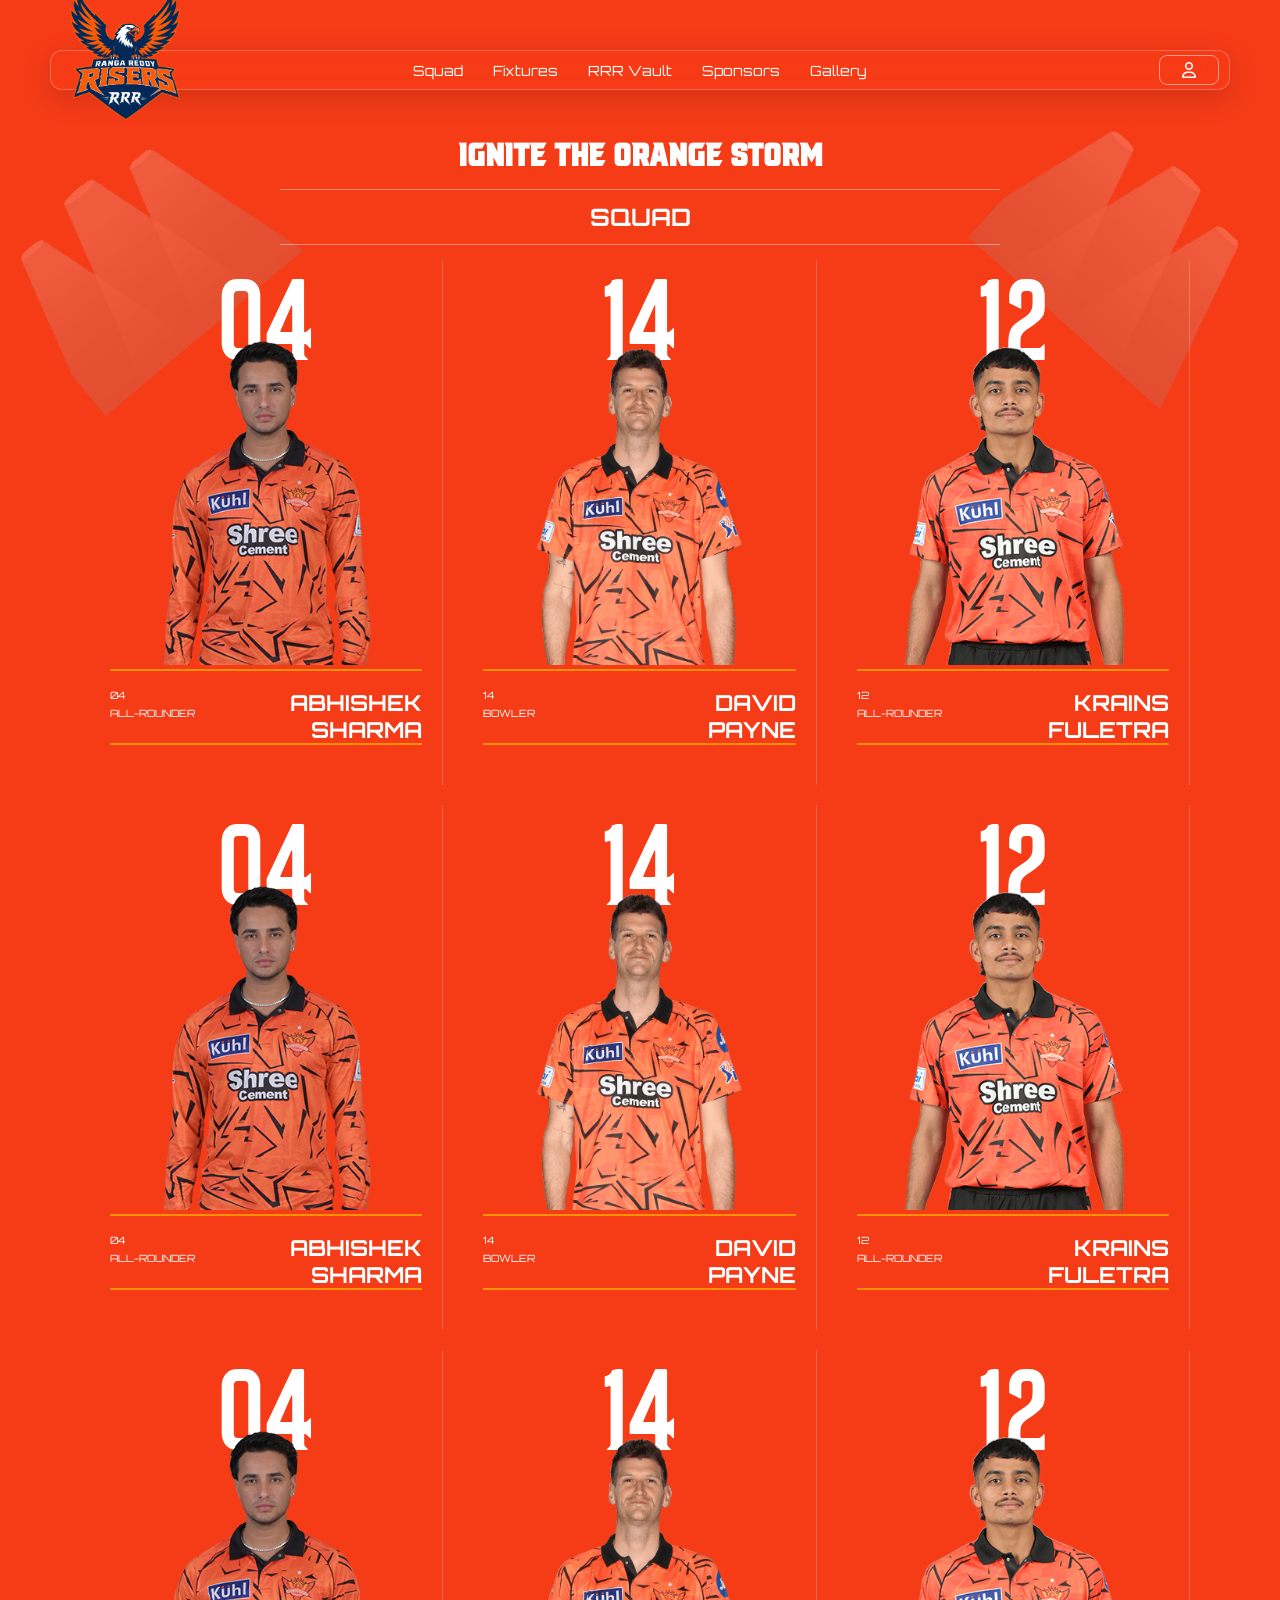
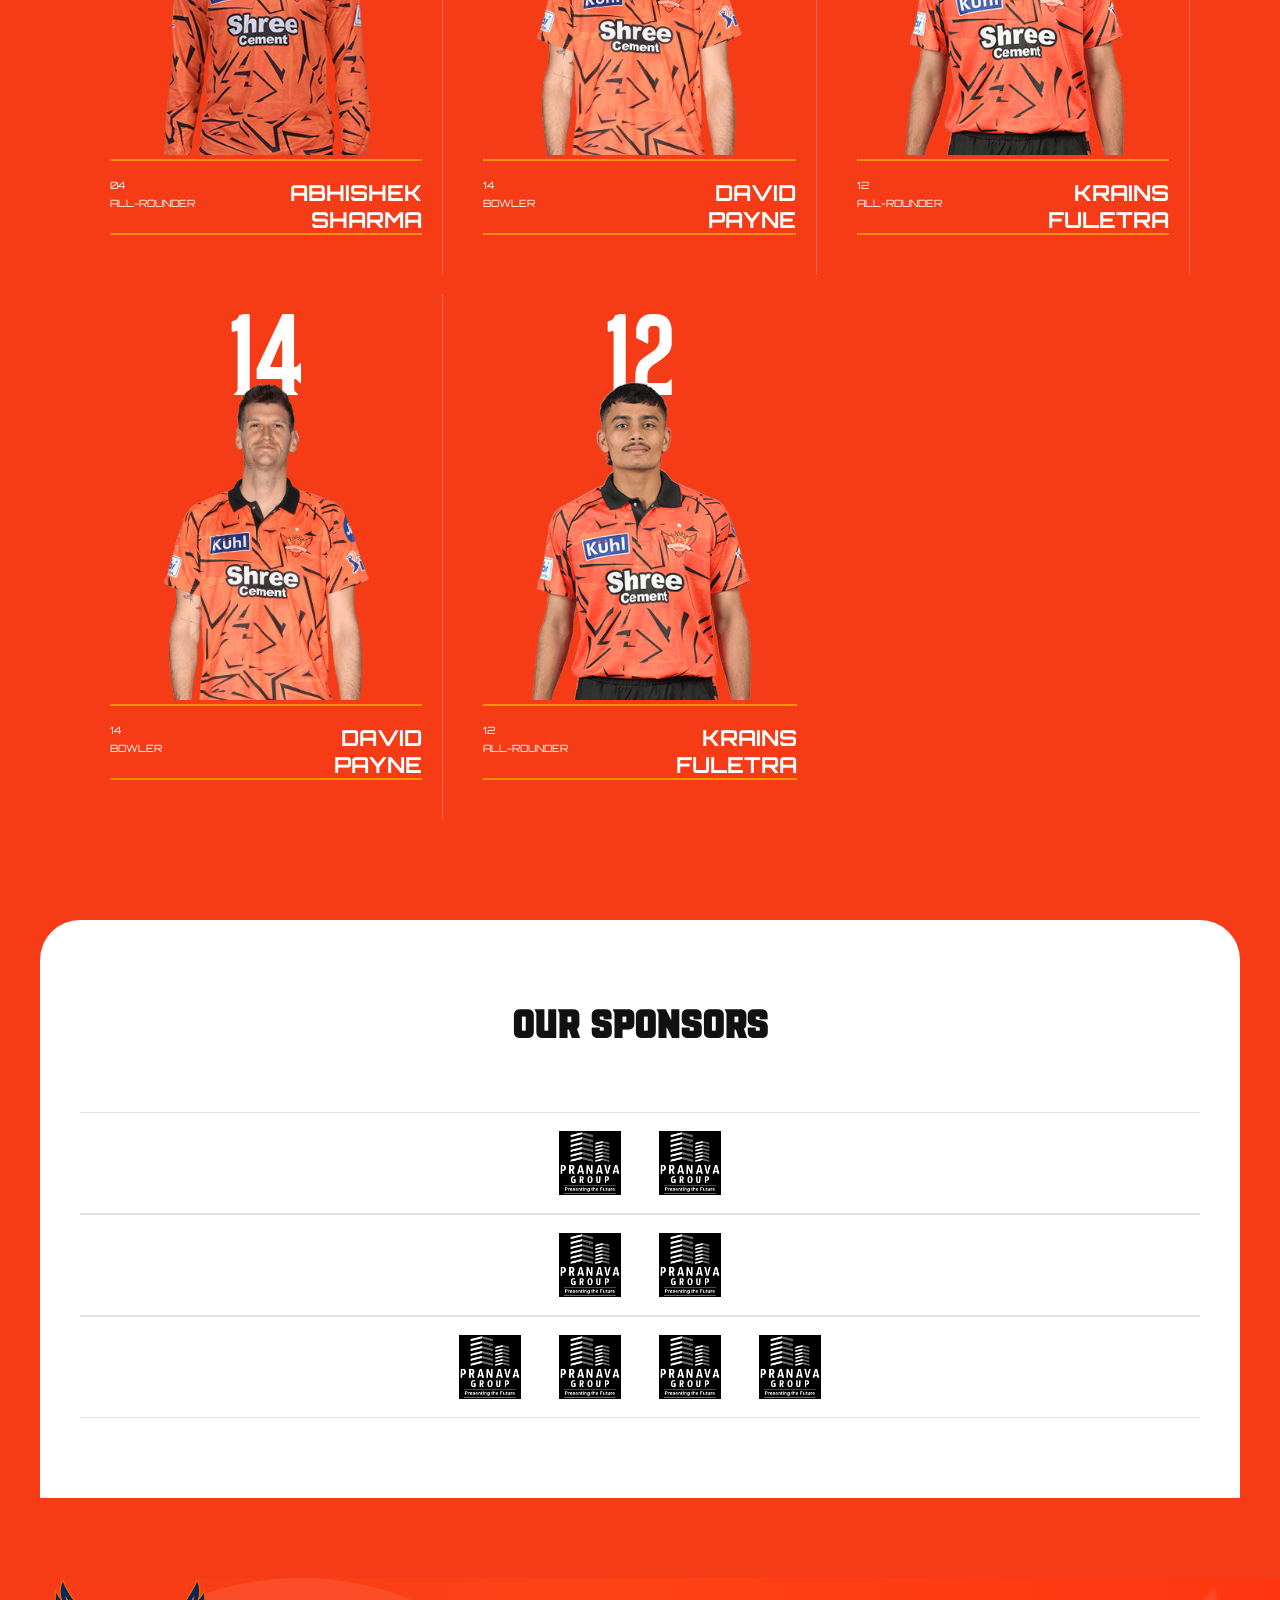
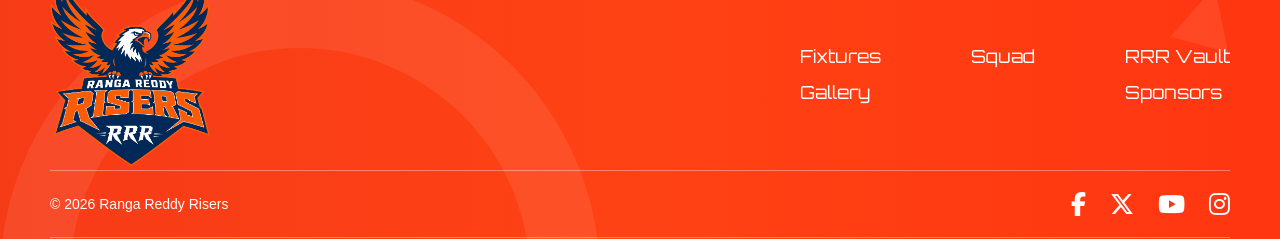
==== commit fcc68ea0: "footer changes" ====
--- a/index.html
+++ b/index.html
@@ -546,23 +546,23 @@
                 <img src="/assets/RRR_Color.png" alt="">
             </div>
 
-            <div class="footer-links">
+             <div class="footer-links">
 
                 <div class="footer-col">
-                    <a href="#">Fixtures</a>
-                    <a href="#">About Us</a>
-                    <a href="#">Gallery</a>
+                    <a href="/fixtures.html">Fixtures</a>
+                    
+                    <a href="/gallery.html">Gallery</a>
                 </div>
 
                 <div class="footer-col">
-                    <a href="#">News</a>
-                    <a href="#">Squad</a>
                     
+                    <a href="/index.html">Squad</a>
+
                 </div>
 
                 <div class="footer-col">
-                    <a href="#">RRR Vault</a>
-                    <a href="#">Sponsors</a>
+                    <a href="/vault.html">RRR Vault</a>
+                    <a href="sponsers.html">Sponsors</a>
                 </div>
 
             </div>
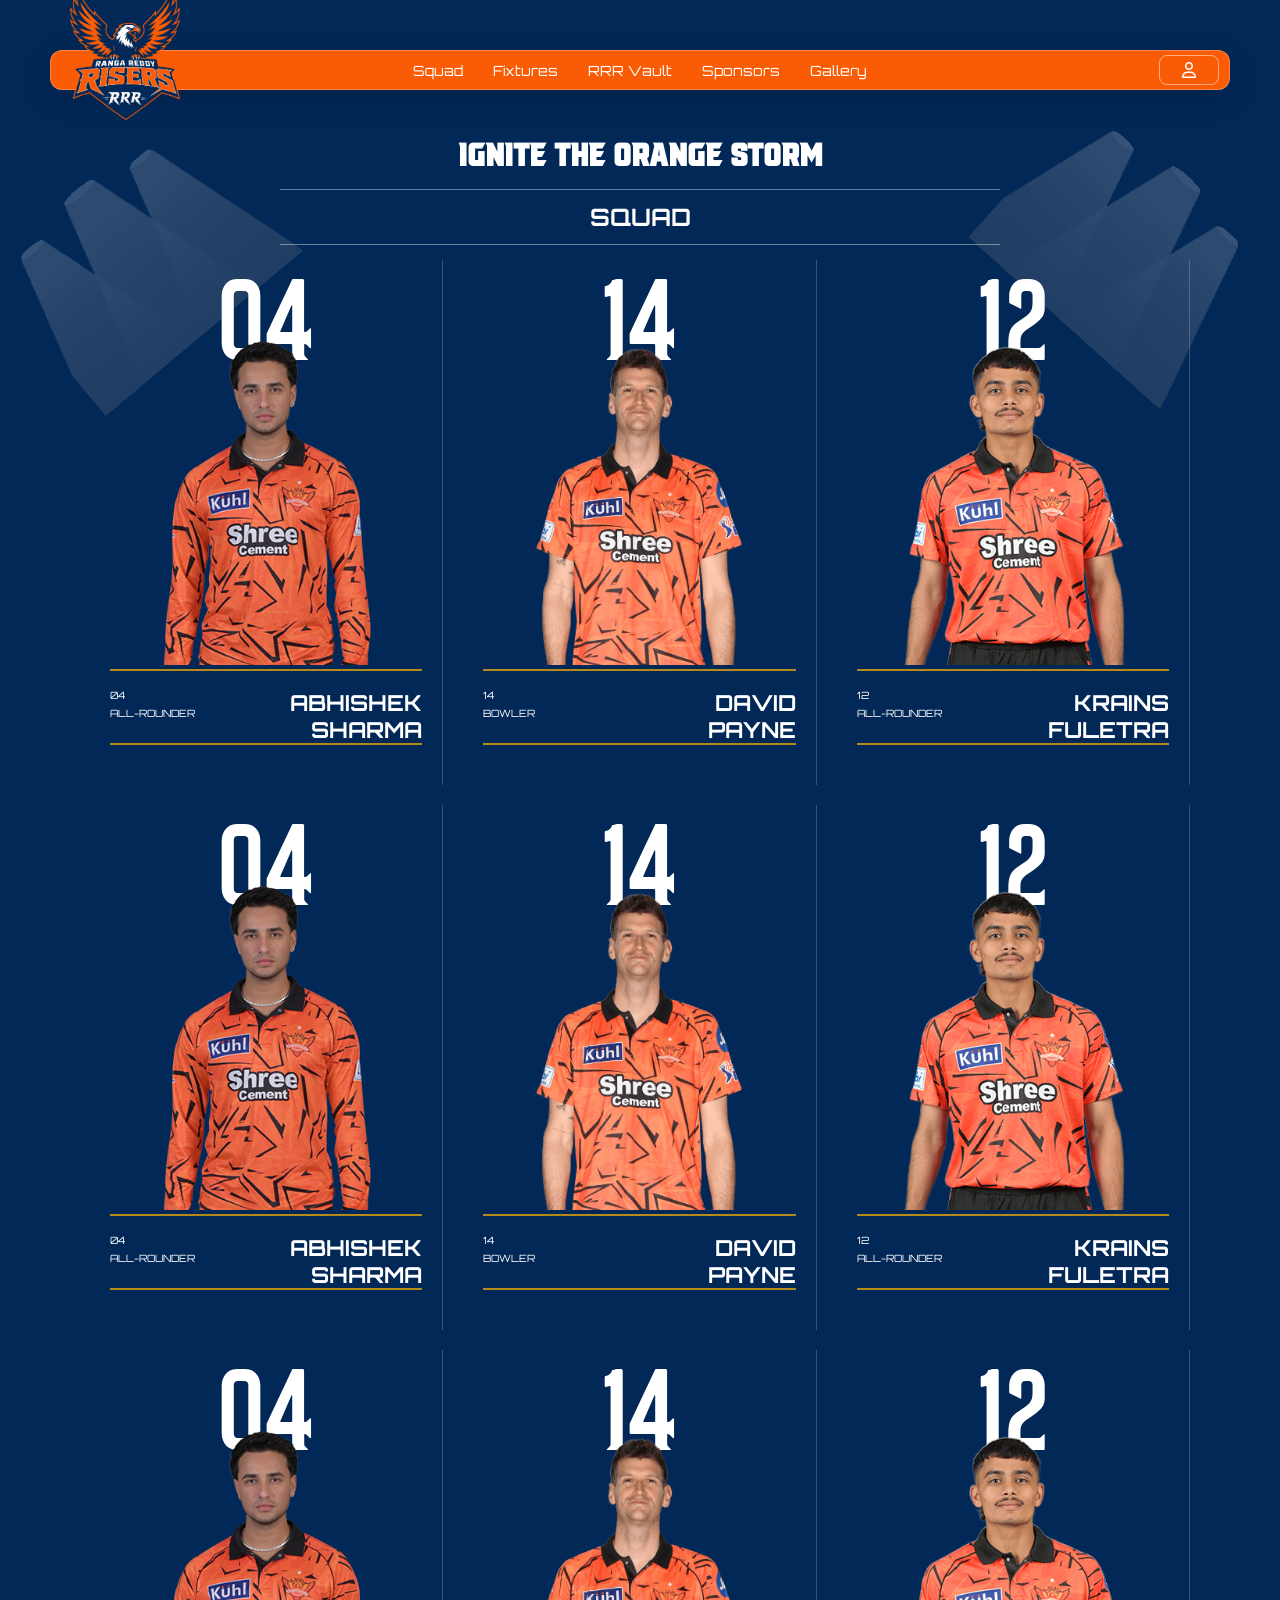
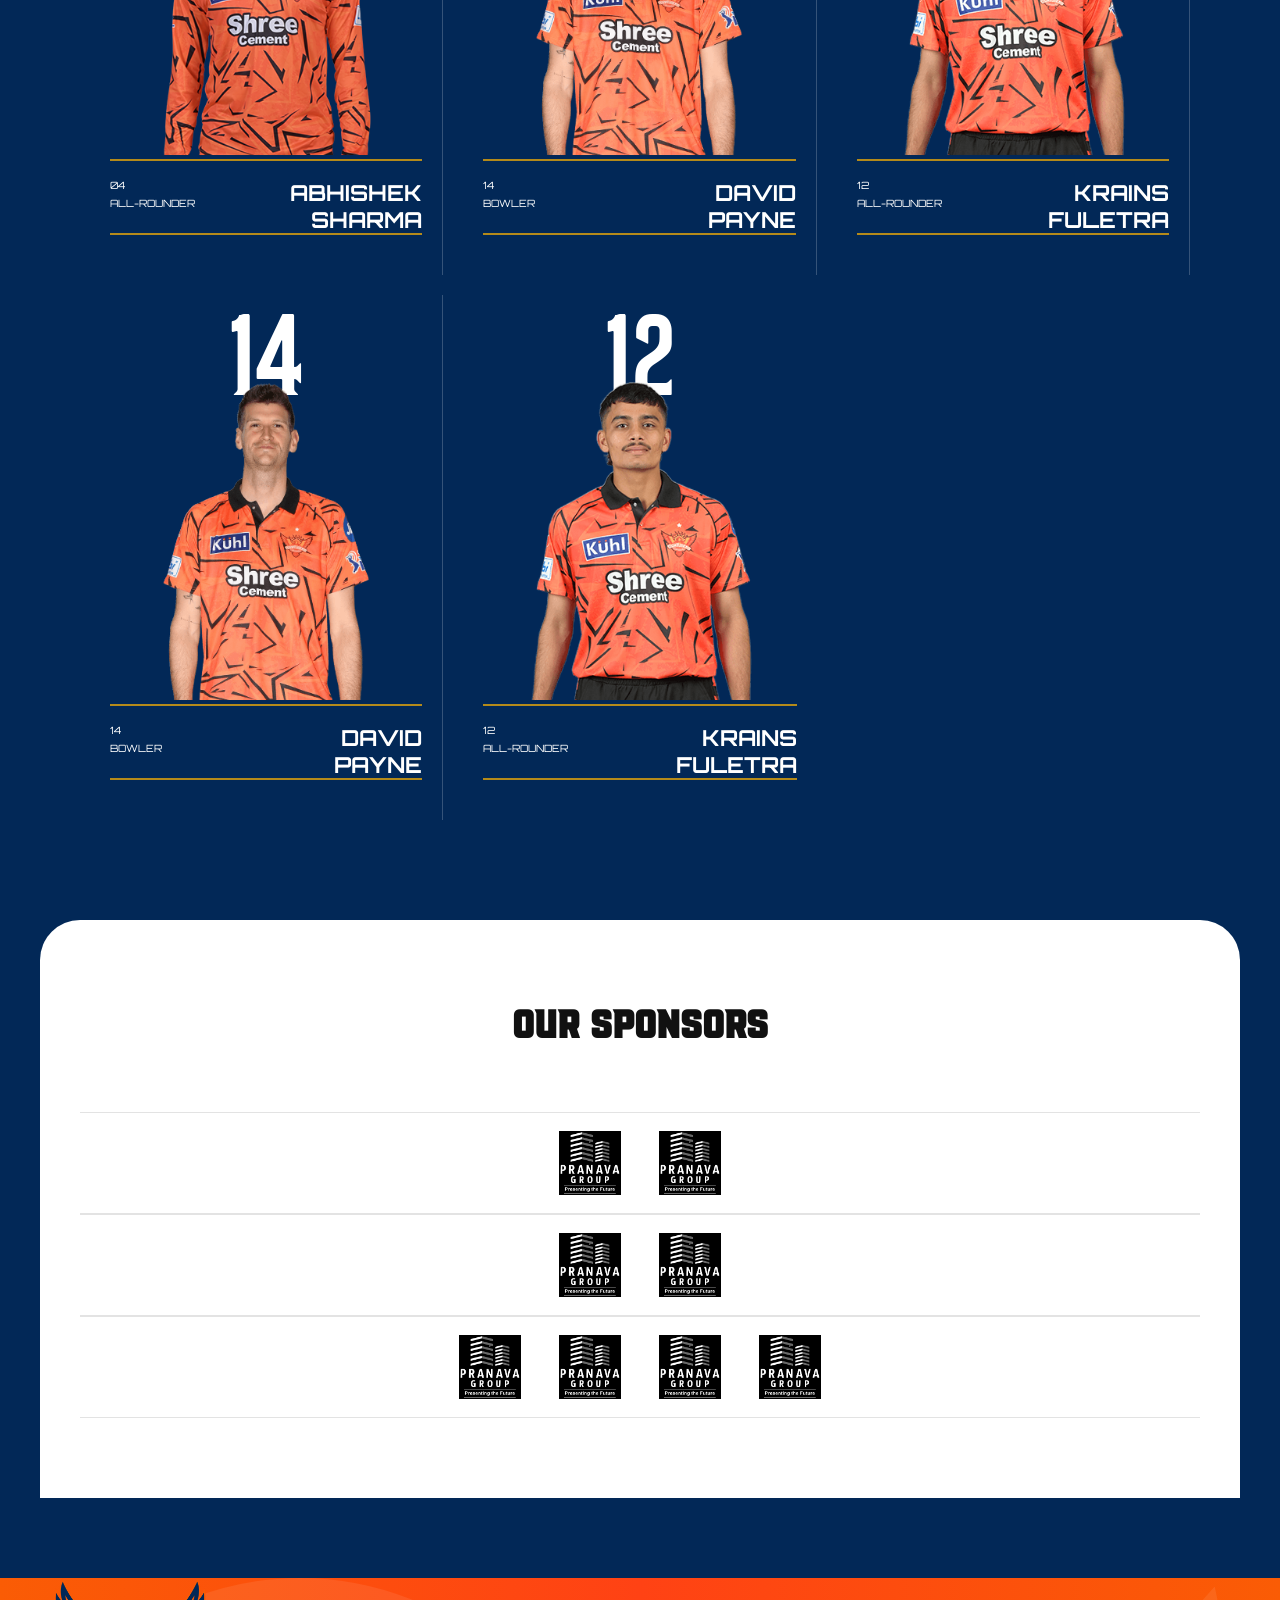
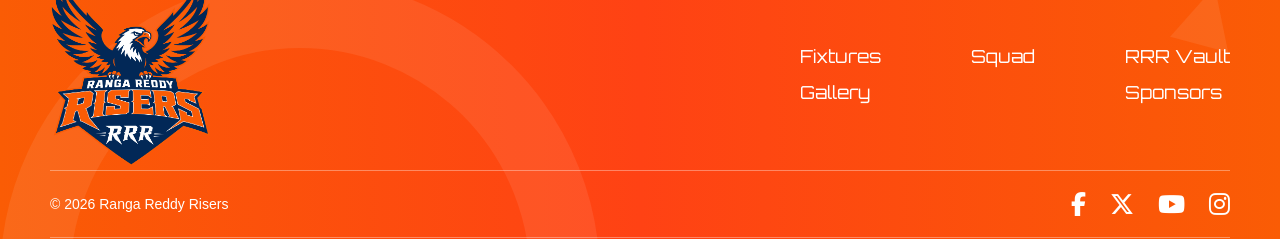
==== commit 1113998b: "color changes" ====
--- a/index.html
+++ b/index.html
@@ -12,6 +12,12 @@
     <link rel="stylesheet" href="https://cdnjs.cloudflare.com/ajax/libs/font-awesome/6.5.2/css/all.min.css">
     <link rel="stylesheet" href="/styles.css">
     <link rel="shortcut icon" href="/assets/RRR_Color.png" type="image/x-icon">
+    <style>
+        body {
+            font-family: "Orbitron", sans-serif;
+            background: #022857;
+        }
+    </style>
 </head>
 
 
@@ -546,16 +552,16 @@
                 <img src="/assets/RRR_Color.png" alt="">
             </div>
 
-             <div class="footer-links">
+            <div class="footer-links">
 
                 <div class="footer-col">
                     <a href="/fixtures.html">Fixtures</a>
-                    
+
                     <a href="/gallery.html">Gallery</a>
                 </div>
 
                 <div class="footer-col">
-                    
+
                     <a href="/index.html">Squad</a>
 
                 </div>
--- a/styles.css
+++ b/styles.css
@@ -6,7 +6,6 @@
 
 body {
   font-family: "Orbitron", sans-serif;
-  background: #f63b17;
   overflow-x: hidden;
 }
 
@@ -123,7 +122,7 @@
   position: relative;
 
   /* sticky glass effect */
-  background: rgba(246, 59, 23, 0.78);
+  background: #fa5c05;
   backdrop-filter: blur(14px);
   -webkit-backdrop-filter: blur(14px);
 
@@ -270,7 +269,7 @@
 
   bottom: 0px;
 
-  background: rgba(2, 40, 87, 0.92);
+  background: rgb(250 92 5 / 0.92);
 
   border: 1px solid rgba(255, 255, 255, 0.15);
 
@@ -566,7 +565,7 @@
 
 .srh-footer {
   position: relative;
-  background: linear-gradient(90deg, #f63b17, #ff4214, #ff3610);
+  background: linear-gradient(90deg, #fa5c05, #ff4214, #fa5c05);
   overflow: hidden;
   padding: 0 50px 1px;
   color: white;
@@ -749,20 +748,6 @@
     font-size: 20px;
   }
 }
-
-
-
-
-
-
-
-
-
-
-
-
-
-
 
 /* fixtures */
 .banner {
